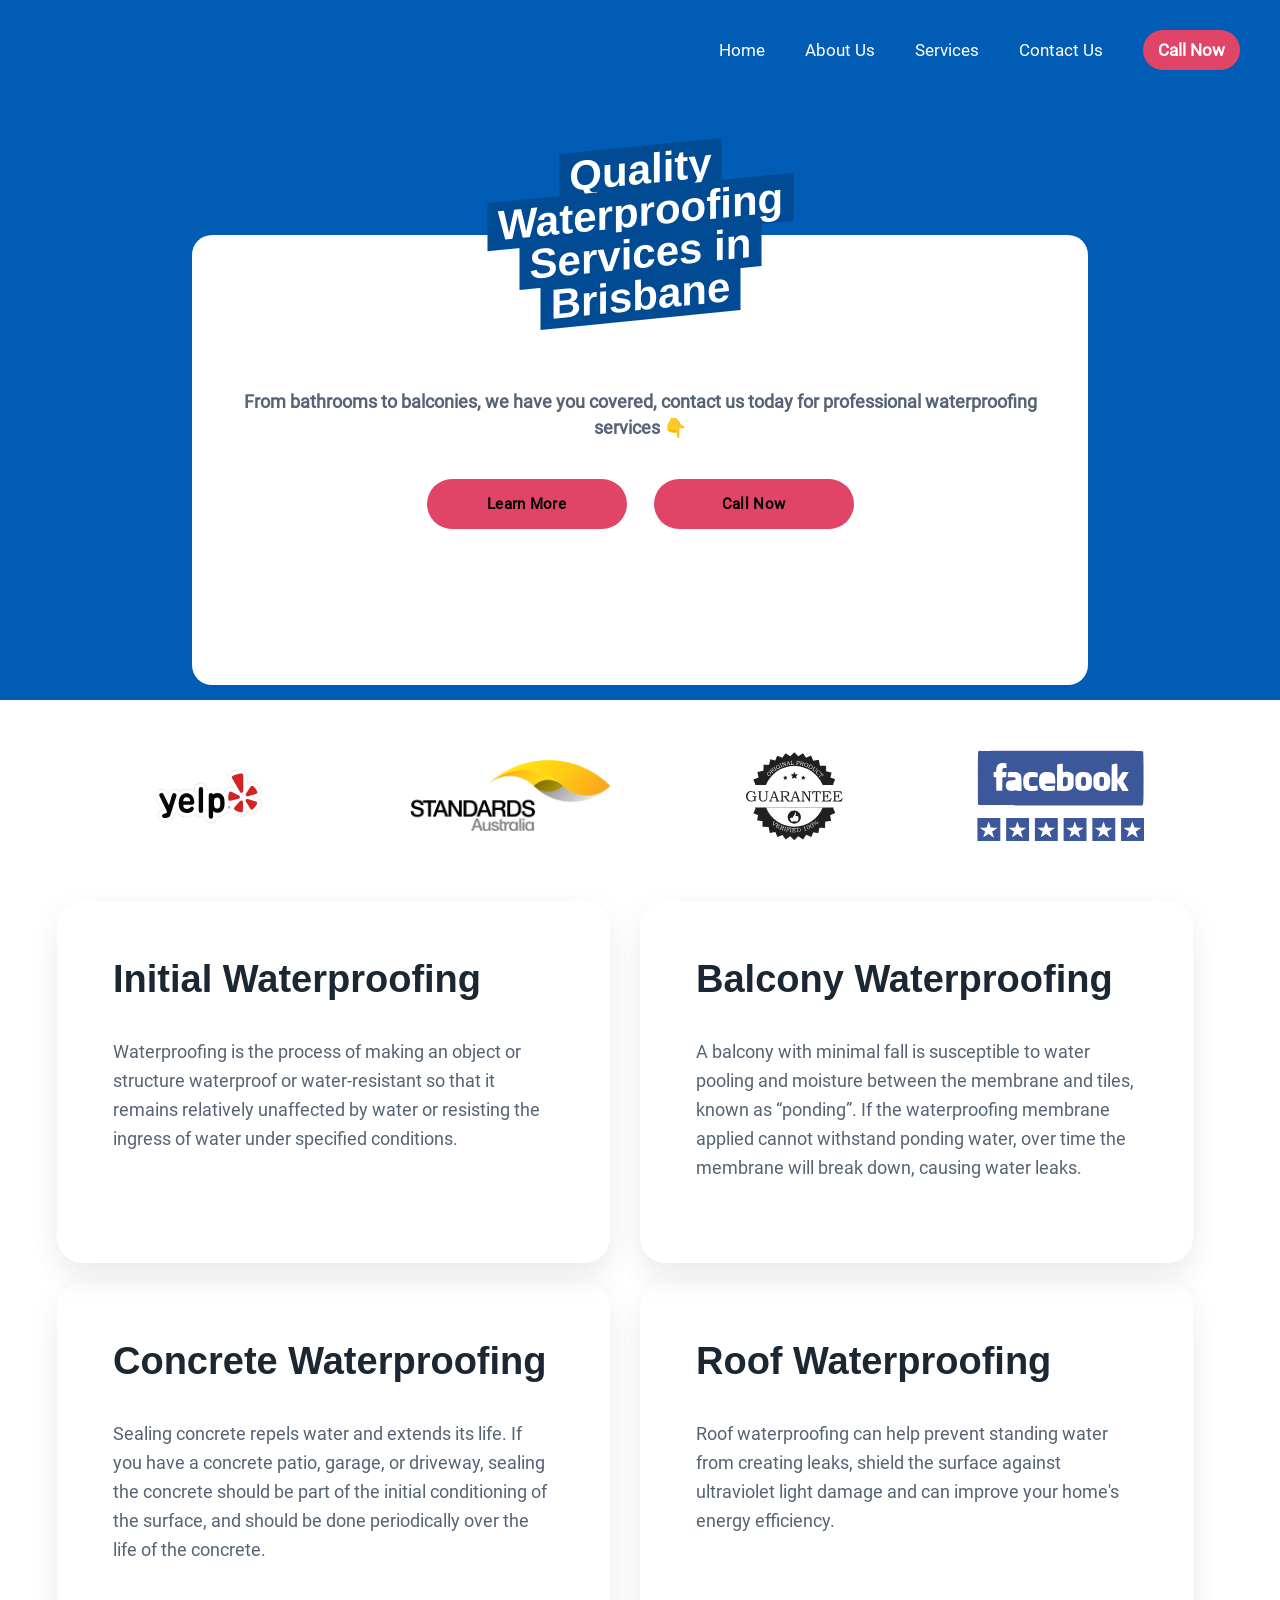
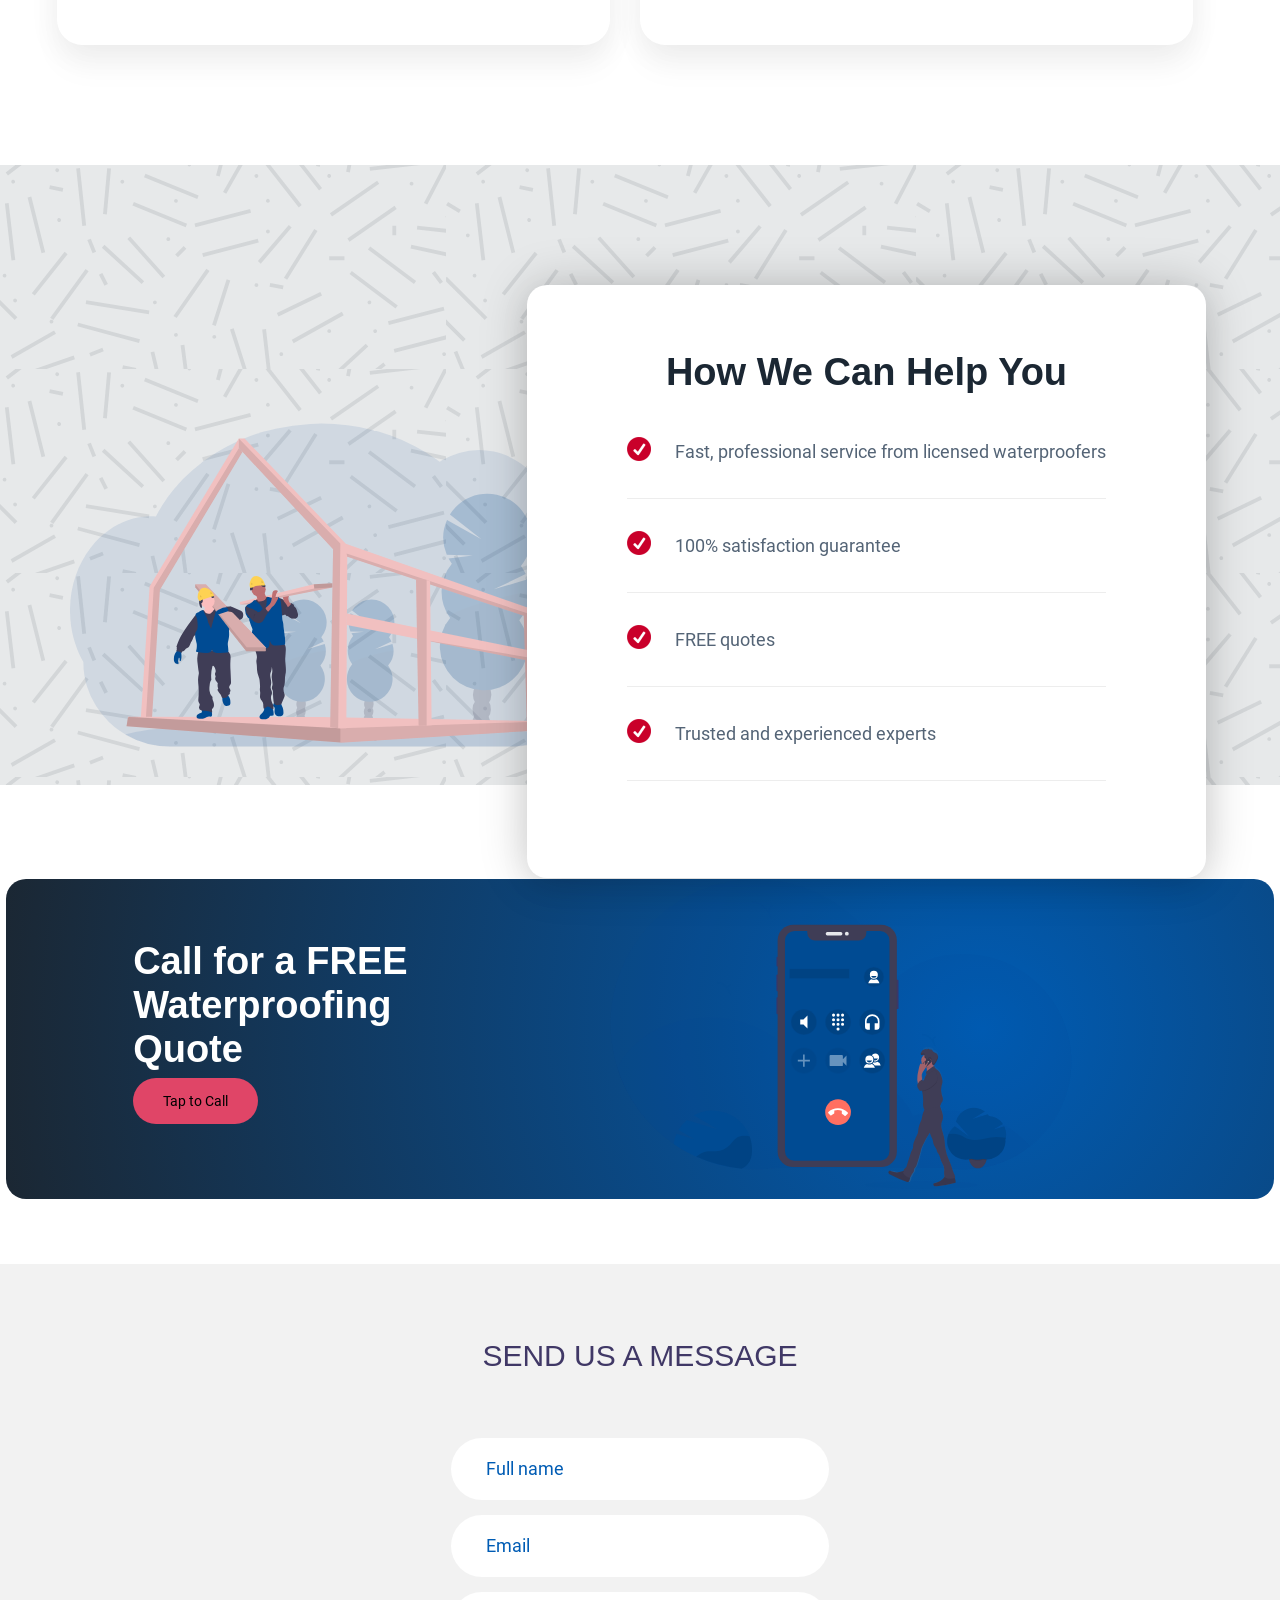
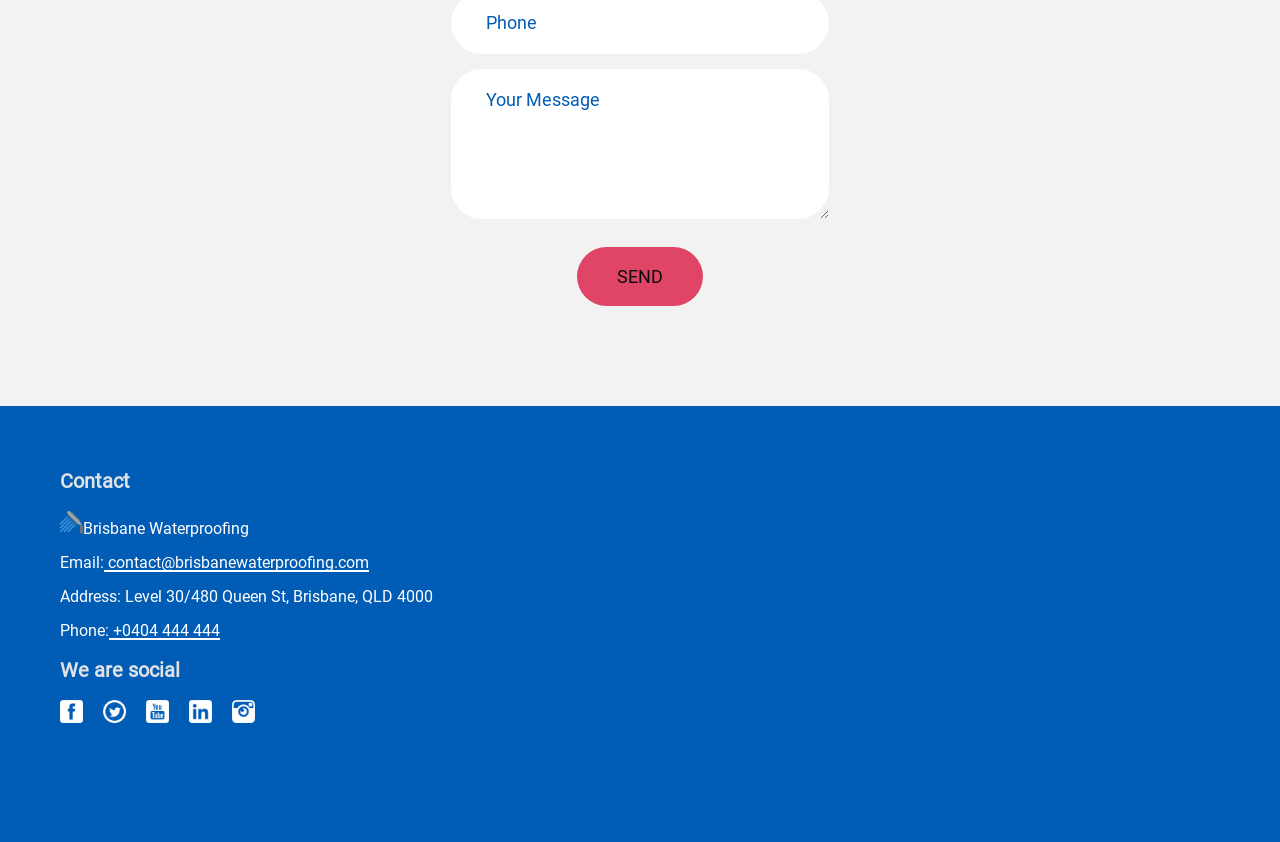
==== index.html @ d1d6de7a "remove jekyll" ====
<!DOCTYPE html>
<html lang="en">

<head>
  <meta charset="UTF-8">
  <meta name="viewport" content="width=device-width, initial-scale=1.0">
  <meta name="description"
    content="Brisbane Waterproofing Experts 🚿Quality Service.From Bathrooms to Balconies - and everything in between - We Got You Covered. FREE Quotes 👍">
  <link rel='icon' href='favicon.ico' type='image/x-icon'/>
  <meta http-equiv="X-UA-Compatible" content="ie=edge">
  <meta http-equiv="refresh">
  <link rel="canonical" href="ivan1.netlify">
  <title>BrisbaneWaterproof</title>
  <link rel="stylesheet" href="style/style.css">
  <link rel="canonical" href="qldwp.netlify.com">
  <script type="application/ld+json">
    {
      "@context": "https://schema.org",
      "@type": "LocalBusiness",
      "@id": "https://qldwp.netlify.com",
      "image": ["/assets/images/icons/for-schema.png"],
      "name": "Brisbane Waterproofing",
      "address": {
        "@type": "PostalAddress",
        "streetAddress": "Queen Street",
        "addressLocality": "Brisbane",
        "addressRegion": "QLD",
        "postalCode": "4000",
        "addressCountry": "AU"
      },
      "geo": {
        "@type": "GeoCoordinates",
        "latitude": -27.4678,
        "longitude": 153.028
      },
      "email": "mailto:contact@brisbanewaterproofing.com",
      "url": "https://ivan1.netlify.com",
      "telephone": "0404444444",
      "priceRange": "$$$"
    }
  </script>
</head>

<body>
  <header>
    <nav class="desktop-nav">
      <ul class="navigation">
        <li><a href="index.html">Home</a></li>
        <li><a href="#about">About Us</a></li>
        <li><a href="#services">Services</a></li>
        <li><a href="#contact">Contact Us</a></li>
        <li><a href="tel:040-444-4444" class="navigation__cta">Call Now</a></li>
      </ul>
    </nav>
    <div class="menu-burger"><span class="menu-burger__span"></span></div>
    <nav class="navigation mobile-menu hide">
      <ul class="mobile-menu__list">
        <li><a href="index.html">Home</a></li>
        <li><a href="#about">About Us</a></li>
        <li><a href="#services">Services</a></li>
        <li><a href="#contact">Contact Us</a></li>
        <li><a href="tel:040-444-4444" class="navigation__cta">Call Now</a></li>
      </ul>
    </nav>
    <div class="header__content">
      <h1 class="header__title"><span>Quality</span><span>Waterproofing</span><span>Services
          in</span><span>Brisbane</span></h1>
      <div class="header__descrip">
        <p>From bathrooms to balconies, we have you covered, contact us today for professional waterproofing<br>services
          👇</p>
      </div>
      <div class="header__buttons-block"><a href="#services" class="buttons-block__learn btn">Learn More</a><a
          href="#services" class="buttons-block__call btn">Call Now</a></div>
    </div>
  </header>
  <div class="services">
    <div class="web-container">
      <div class="logos"><img src="assets/images/logos/yelp.svg" alt="yelp"><img
          src="assets/images/logos/standards-australia.png" alt="standards-australia"><img
          src="assets/images/logos/guarantee.svg" alt="guarantee"><img src="assets/images/logos/facebook-reviews.svg"
          alt="facebook-reviews"></div>
      <div class="services__list" id="services">
        <div class="list__item">
          <h2 class="item__title">Initial Waterproofing</h2>
          <div class="item__descript">Waterproofing is the process of making an object or structure waterproof or
            water-resistant so that it remains relatively unaffected by water or resisting the ingress of water under
            specified conditions.</div>
        </div>
        <div class="list__item">
          <h2 class="item__title">Balcony Waterproofing</h2>
          <div class="item__descript">A balcony with minimal fall is susceptible to water pooling and moisture between
            the membrane and tiles, known as “ponding”. If the waterproofing membrane applied cannot withstand ponding
            water, over time the membrane will break down, causing water leaks.</div>
        </div>
        <div class="list__item">
          <h2 class="item__title">Concrete Waterproofing</h2>
          <div class="item__descript">Sealing concrete repels water and extends its life. If you have a concrete patio,
            garage, or driveway, sealing the concrete should be part of the initial conditioning of the surface, and
            should be done periodically over the life of the concrete.</div>
        </div>
        <div class="list__item">
          <h2 class="item__title">Roof Waterproofing</h2>
          <div class="item__descript">Roof waterproofing can help prevent standing water from creating leaks, shield the
            surface against ultraviolet light damage and can improve your home's energy efficiency.</div>
        </div>
      </div>
    </div>
  </div>
  <!-- service end -->

  <!-- help block  -->
  <div class="help" id="about">
    <!-- svg  -->
    <div class="help-svg-block">
      <svg class="help__svg" id="e43251fe-2b99-4b63-8176-d5da4893f038" data-name="Layer 1"
        xmlns="http://www.w3.org/2000/svg" width="100%" height="400" viewBox="0 0 1177.82 724.47">
        <title>under construction</title>
        <path
          d="M1188.91,553.07a241.36,241.36,0,0,1-7.07,58.24q-2.38,9.63-5.53,18.86a222.72,222.72,0,0,1-8.92,22.32q-2.55,5.52-5.39,10.82a145.56,145.56,0,0,1-12.17,58.49,150.79,150.79,0,0,1-73.18,75.4,153.93,153.93,0,0,1-65.33,15H234.68a195.68,195.68,0,0,1-98.42-26.31l-.46-.26q-6.39-3.74-12.46-7.92a195.41,195.41,0,0,1-25.57-21.08A190.28,190.28,0,0,1,69.66,721.8a185.86,185.86,0,0,1-28.59-99.23c-18.95-33.25-30-73.08-30-115.88,0-54,17.56-103.26,46.41-140.55a197.6,197.6,0,0,1,19.71-21.93,183.42,183.42,0,0,1,22.54-18.45,175.38,175.38,0,0,1,20-12c2.89-1.47,5.79-2.86,8.74-4.15,2.59-1.15,5.21-2.22,7.86-3.23q4.77-1.81,9.66-3.33t9.65-2.66q7-1.71,14.24-2.78c4-.59,8-1,12-1.31,3.18-.24,6.39-.37,9.62-.41h1.75c3.56,0,7.1.14,10.61.38.37-.74.77-1.49,1.14-2.22,1.4-2.67,2.85-5.33,4.31-7.93a.25.25,0,0,1,0-.07c.25-.46.5-.91.76-1.35,1.18-2.13,2.41-4.24,3.67-6.33.58-1,1.15-1.94,1.74-2.88a7.66,7.66,0,0,1,.41-.68q.9-1.5,1.83-3,4.63-7.4,9.63-14.54l.85-1.22c.52-.74,1-1.46,1.58-2.2,1.38-1.93,2.8-3.87,4.23-5.77,1-1.36,2-2.71,3.08-4q3.9-5,8-10t8.52-9.87c.4-.45.8-.89,1.22-1.33l4.27-4.66h0c.21-.22.39-.42.59-.62h0c.51-.55,1-1.1,1.55-1.63,2.29-2.43,4.64-4.81,7-7.18a381.2,381.2,0,0,1,38.3-33.37c.53-.42,1.07-.82,1.6-1.22,2.54-1.91,5.12-3.8,7.7-5.66a405.31,405.31,0,0,1,44.41-27.7c1.06-.61,2.14-1.18,3.23-1.74a424,424,0,0,1,42.49-19.56c7.91-3.13,16-6.07,24.14-8.76,5.42-1.78,10.86-3.47,16.37-5.06Q459.4,102,472.5,99.05a463.35,463.35,0,0,1,78.24-10.66q12-.61,24.27-.63a465,465,0,0,1,117,14.8,4.22,4.22,0,0,0,3.63,1.89H699c1.46.4,2.91.8,4.37,1.22q12.23,3.52,24.11,7.69l2,.72a430.44,430.44,0,0,1,56.91,25,410.69,410.69,0,0,1,47.65,29.44q3.51,2.52,6.92,5.08,4.14-2.65,8.42-5.08a165.62,165.62,0,0,1,34.88-14.87,159.1,159.1,0,0,1,78.24-3.06c33.25,7.05,63.35,24.55,87.66,49.44a204.55,204.55,0,0,1,26.29,33.38c.55.86,1.1,1.73,1.63,2.61a220,220,0,0,1,16.74,33.37c.17.43.34.83.49,1.25a231.09,231.09,0,0,1,10.3,33.35c.12.58.26,1.15.38,1.73a240.11,240.11,0,0,1,4.92,33.37c0,.4,0,.81.08,1.23q.63,8.71.64,17.6c0,5.3-.18,10.56-.51,15.78,0,.57-.08,1.16-.13,1.75-.09,1.51-.22,3-.35,4.52a189.79,189.79,0,0,1,21.38,20.17q4.37,4.77,8.46,9.9a210.61,210.61,0,0,1,21.8,33.37C1179.19,475.33,1188.91,512.88,1188.91,553.07Z"
          transform="translate(-11.09 -87.76)" fill="#004b93" opacity="0.1"></path>
        <path
          d="M1075.91,793.5c0,6.83-23.53,13.23-64.59,18.73H234.68a195.68,195.68,0,0,1-98.42-26.31l-.46-.26c11.8-4.3,33.1-8.31,62.09-11.93h0l1.3-.16c13-1.59,27.53-3.1,43.41-4.53.4,0,.81-.06,1.21-.11h0q18.9-1.68,40.21-3.15c.45,0,.89-.08,1.34-.1q8.22-.59,16.78-1.12h0l2.2-.14c41.55-2.58,88.78-4.64,140-6h.06q10.76-.3,21.75-.53,12.22-.29,24.74-.51c6.37-.14,12.82-.24,19.29-.34h.15c29.19-.44,59.35-.66,90.19-.66,76.26,0,148.34,1.39,212.21,3.89h.18c9.82.38,19.46.8,28.86,1.23l8,.38q15.91.76,31,1.63h0C999.07,770.24,1075.91,781.17,1075.91,793.5Z"
          transform="translate(-11.09 -87.76)" fill="#004b93" opacity="0.1"></path>
        <g opacity="0.2">
          <path
            d="M691.37,751.79A19,19,0,0,1,691,755q-10.44-1.66-21-3c0-.28,0-.57,0-.86a16.88,16.88,0,0,1,2.5-8.48c2.06-3.26,5.19-5.3,8.64-5.19s6.44,2.34,8.29,5.71A16.87,16.87,0,0,1,691.37,751.79Z"
            transform="translate(-11.09 -87.76)" fill="#3f3d56"></path>
          <ellipse cx="681.21" cy="734.33" rx="14.01" ry="10.7" transform="translate(-85.32 1304.28) rotate(-88.19)"
            fill="#3f3d56"></ellipse>
          <ellipse cx="681.75" cy="717.21" rx="14.01" ry="10.7" transform="translate(-67.68 1288.24) rotate(-88.19)"
            fill="#3f3d56"></ellipse>
          <ellipse cx="682.29" cy="700.09" rx="14.01" ry="10.7" transform="translate(-50.05 1272.2) rotate(-88.19)"
            fill="#3f3d56"></ellipse>
          <ellipse cx="682.83" cy="682.97" rx="14.01" ry="10.7" transform="translate(-32.42 1256.16) rotate(-88.19)"
            fill="#3f3d56"></ellipse>
          <path
            d="M646.47,564.55a49.66,49.66,0,0,1-3.8-6l28.26-3.73-30.42-.73a51.38,51.38,0,0,1,.31-40.64l40.12,22.45-36.75-28.84a51.28,51.28,0,1,1,82.84,60,50.8,50.8,0,0,1,5.55,9.53l-37.09,17.8,39.33-11.83A51.34,51.34,0,0,1,725,630.47a51.28,51.28,0,1,1-80.56-2.54,51.28,51.28,0,0,1,2-63.38Z"
            transform="translate(-11.09 -87.76)" fill="#004b93"></path>
          <path d="M737,599.13a51,51,0,0,1-12,31.34,51.28,51.28,0,1,1-80.56-2.54C637.87,619,737.18,593.38,737,599.13Z"
            transform="translate(-11.09 -87.76)" opacity="0.1"></path>
        </g>
        <g opacity="0.2">
          <path
            d="M539.37,751.79A19,19,0,0,1,539,755q-10.44-1.66-21-3c0-.28,0-.57,0-.86a16.88,16.88,0,0,1,2.5-8.48c2.06-3.26,5.19-5.3,8.64-5.19s6.44,2.34,8.29,5.71A16.87,16.87,0,0,1,539.37,751.79Z"
            transform="translate(-11.09 -87.76)" fill="#3f3d56"></path>
          <ellipse cx="529.21" cy="734.33" rx="14.01" ry="10.7" transform="translate(-232.53 1152.36) rotate(-88.19)"
            fill="#3f3d56"></ellipse>
          <ellipse cx="529.75" cy="717.21" rx="14.01" ry="10.7" transform="translate(-214.89 1136.32) rotate(-88.19)"
            fill="#3f3d56"></ellipse>
          <ellipse cx="530.29" cy="700.09" rx="14.01" ry="10.7" transform="translate(-197.26 1120.28) rotate(-88.19)"
            fill="#3f3d56"></ellipse>
          <ellipse cx="530.83" cy="682.97" rx="14.01" ry="10.7" transform="translate(-179.63 1104.24) rotate(-88.19)"
            fill="#3f3d56"></ellipse>
          <path
            d="M494.47,564.55a49.66,49.66,0,0,1-3.8-6l28.26-3.73-30.42-.73a51.38,51.38,0,0,1,.31-40.64l40.12,22.45-36.75-28.84a51.28,51.28,0,1,1,82.84,60,50.8,50.8,0,0,1,5.55,9.53l-37.09,17.8,39.33-11.83A51.34,51.34,0,0,1,573,630.47a51.28,51.28,0,1,1-80.56-2.54,51.28,51.28,0,0,1,2-63.38Z"
            transform="translate(-11.09 -87.76)" fill="#004b93"></path>
          <path d="M585,599.13a51,51,0,0,1-12,31.34,51.28,51.28,0,1,1-80.56-2.54C485.87,619,585.18,593.38,585,599.13Z"
            transform="translate(-11.09 -87.76)" opacity="0.1"></path>
        </g>
        <g opacity="0.2">
          <path
            d="M954.57,762.73a37.3,37.3,0,0,1-.73,6.08q-20.1-3.21-40.49-5.74c0-.54,0-1.09,0-1.65a32.5,32.5,0,0,1,4.82-16.33c4-6.27,10-10.2,16.63-10s12.4,4.51,16,11A32.53,32.53,0,0,1,954.57,762.73Z"
            transform="translate(-11.09 -87.76)" fill="#3f3d56"></path>
          <ellipse cx="935" cy="729.11" rx="26.98" ry="20.61" transform="translate(165.69 1552.9) rotate(-88.19)"
            fill="#3f3d56"></ellipse>
          <ellipse cx="936.04" cy="696.15" rx="26.98" ry="20.61" transform="translate(199.64 1522.02) rotate(-88.19)"
            fill="#3f3d56"></ellipse>
          <ellipse cx="937.08" cy="663.2" rx="26.98" ry="20.61" transform="translate(233.59 1491.14) rotate(-88.19)"
            fill="#3f3d56"></ellipse>
          <ellipse cx="938.12" cy="630.24" rx="26.98" ry="20.61" transform="matrix(0.03, -1, 1, 0.03, 267.53, 1460.26)"
            fill="#3f3d56"></ellipse>
          <path
            d="M868.12,402.27a99.27,99.27,0,0,1-7.31-11.53l54.4-7.18-58.55-1.41a98.9,98.9,0,0,1,.58-78.24l77.25,43.21L863.75,291.6a98.72,98.72,0,1,1,159.47,115.56,98.71,98.71,0,0,1,10.69,18.35L962.5,459.8,1038.21,437a98.75,98.75,0,0,1-18.83,92.15,98.72,98.72,0,1,1-155.1-4.89,98.75,98.75,0,0,1,3.84-122Z"
            transform="translate(-11.09 -87.76)" fill="#004b93"></path>
          <path
            d="M1042.42,468.83a98.34,98.34,0,0,1-23,60.34,98.72,98.72,0,1,1-155.1-4.89C851.58,507.07,1042.77,457.76,1042.42,468.83Z"
            transform="translate(-11.09 -87.76)" opacity="0.1"></path>
        </g>
        <polygon
          points="157.82 676.73 168.31 676.7 183.1 676.7 201.8 372.92 386.99 63.89 378.94 55.25 378.94 33.37 178.66 365.76 157.82 676.73"
          fill="#f1c0c0"></polygon>
        <polygon points="169.43 676.7 183.1 676.7 201.8 372.92 386.99 63.89 378.94 55.25 187.92 368.29 169.43 676.7"
          opacity="0.1"></polygon>
        <polygon
          points="126.91 679.26 606.76 715.98 607.17 716.01 1071.56 687.45 1071.91 687.43 1071.91 667.82 560.21 658.43 133.3 658.02 130.18 658.02 129.84 660.22 126.91 679.26"
          fill="#f1c0c0"></polygon>
        <polygon
          points="126.91 679.26 606.76 715.98 607.17 716.01 1071.56 687.45 1071.91 687.07 1071.91 668.23 1071.5 668.23 606.76 683.75 133.3 658.02 133.23 658.02 132.39 658.57 129.84 660.22 126.91 679.26"
          opacity="0.1"></polygon>
        <polygon points="126.91 679.26 606.76 715.98 606.76 683.75 132.39 658.57 129.84 660.22 126.91 679.26"
          opacity="0.1"></polygon>
        <polygon
          points="378.88 54.84 590.43 281.9 583.89 681.3 601.86 683.47 602.16 683.51 620.13 683.51 622.28 299.05 1018.41 431.37 1025.09 666.97 1039.55 668.59 1044.45 669.14 1033.11 415.03 619.01 269.65 391.95 33.6 378.88 33.6 378.88 54.84"
          fill="#f1c0c0"></polygon>
        <polygon
          points="620.65 291.7 622.28 299.05 1018.41 431.37 1025.09 666.97 1039.55 668.59 1028.21 426.47 620.65 291.7"
          opacity="0.1"></polygon>
        <polygon points="378.88 54.84 590.43 281.9 583.89 681.3 601.86 683.47 606.76 268.83 378.88 33.6 378.88 54.84"
          opacity="0.1"></polygon>
        <polygon
          points="621.42 451.99 766.71 480.6 766.76 480.61 1021.23 530.74 1032.88 526.07 1032.84 525.25 1032.08 509 621.57 426.05 621.42 451.99"
          fill="#f1c0c0"></polygon>
        <polygon points="766.76 480.61 1021.23 530.74 1032.88 526.07 1032.84 525.25 766.76 480.61" opacity="0.1">
        </polygon>
        <polygon
          points="776.49 350.56 780.42 566.9 782.45 677.89 800.34 677.29 811.6 676.91 808.1 353.69 800.34 351.11 798.64 350.56 776.49 350.56"
          fill="#f1c0c0"></polygon>
        <polygon
          points="776.65 350.51 776.65 350.56 780.42 566.9 782.45 677.89 800.34 677.29 800.34 350.51 776.65 350.51"
          opacity="0.1"></polygon>
        <path
          d="M507.35,493.57a22.79,22.79,0,0,1,3,1.95,19.85,19.85,0,0,1,3,3.29c4.29,5.55,8.25,12,7.83,19a7.73,7.73,0,0,1-2.23,5.5c-1.77,1.51-4.31,1.58-6.63,1.58-2.52,0-5.17,0-7.35-1.3s-4-3.83-6.58-3.77a3.37,3.37,0,0,1-1.1,0c-.89-.29-1.07-1.46-1.65-2.2-1-1.33-3.11-1-4.68-.42s-3.31,1.45-4.86.78a5.05,5.05,0,0,1-2.11-2.11c-3.71-6-4.5-13.21-5.2-20.18-.43-4.24-3.71-18.7,5.34-15.41,4,1.44,7.74,4.32,11.38,6.43Z"
          transform="translate(-11.09 -87.76)" fill="#3f3d56"></path>
        <path
          d="M498.41,495a4.46,4.46,0,0,0,5.49-.22,8.27,8.27,0,0,0,2.67-5.18c1-.31,1.51,1,2.15,1.8,1.12,1.36,3.4,1.34,4.42,2.79.71,1,.55,2.39,1.05,3.52.65,1.46,2.26,2.22,3.36,3.4a11.58,11.58,0,0,1,2.2,4.39l1.64,4.92a24.32,24.32,0,0,1,1.5,6.37,8.25,8.25,0,0,1-1.9,6.09c-2.2,2.37-5.81,2.62-9,2.55a11.58,11.58,0,0,1-3.16-.37c-2.83-.88-4.64-3.73-5.39-6.6s-.67-5.88-1.11-8.82a34.57,34.57,0,0,0-2.5-8.38c-.88-2.08-3.3-5.18-3.26-7.39C497.29,493.87,497.81,494.53,498.41,495Z"
          transform="translate(-11.09 -87.76)" fill="#3f3d56"></path>
        <path
          d="M502,484.87a16.51,16.51,0,0,1-.81-4.39c0-3,1.37-5.82,2.75-8.5l-11.43,1.55c-1.38.19-2.92.47-3.7,1.62a4,4,0,0,0,0,3.69,18.86,18.86,0,0,1,1.36,3.57,17.83,17.83,0,0,0,.37,3.21,6.8,6.8,0,0,0,1.47,2.07c3.27,3.62,5.72,7.89,8.16,12.12-.07-.12,6.89-5.51,6.61-7.27-.16-1-2.17-2.2-2.81-3.16A16.09,16.09,0,0,1,502,484.87Z"
          transform="translate(-11.09 -87.76)" fill="#be6f72"></path>
        <polygon
          points="588.91 358.04 588.91 367.89 420.24 400.79 411.49 406.09 381.3 406.09 381.3 400.54 547.02 360.5 588.91 358.04"
          fill="#f1c0c0"></polygon>
        <polygon points="588.91 367.89 420.24 400.79 411.49 406.09 381.3 406.09 548.25 370.36 588.91 367.89"
          opacity="0.1"></polygon>
        <path
          d="M464.58,725.42a13.07,13.07,0,0,0-15.9-3.38,4.19,4.19,0,0,0-1.46,1.14c-1,1.4-.36,3.33-.27,5.06.23,4.22-3.13,7.65-6.15,10.6-1.62,1.58-3.27,3.27-4,5.42s-.19,4.88,1.77,6a7.37,7.37,0,0,0,2.74.76,29.57,29.57,0,0,0,9.7.27c3.19-.61,6.32-2.42,7.7-5.36A5.65,5.65,0,0,1,460,743.8c1.76-1.39,4.46.24,6.46-.75,1.65-.82,1.72-2.11,1.74-3.81C468.26,734.54,467.56,729.22,464.58,725.42Z"
          transform="translate(-11.09 -87.76)" fill="#004b93"></path>
        <path
          d="M488.58,725.24c1.23,3.24,1.4,6.77,1.56,10.23.09,2,.15,4.14-.93,5.83s-3.19,2.58-5.21,3c-4.17.86-9,.05-11.69-3.26-2.06-2.53-2.49-6-2.11-9.28.32-2.69,1-5.84-.93-7.75-.5-.51-1.15-.87-1.61-1.42-1-1.22-.84-3.06-.3-4.56a19.81,19.81,0,0,0,1.57-4.51c.08-.74,13.54.52,14.78,1.13,1.69.83,1.43,2.22,1.94,3.9C486.36,720.89,487.72,723,488.58,725.24Z"
          transform="translate(-11.09 -87.76)" fill="#004b93"></path>
        <path
          d="M491.05,581.58c2.64,1.71,3.66,5.07,4.07,8.19,1.13,8.55-.85,17.19-1,25.82-.14,12.09,3.36,24.4.37,36.11-1.79,7-.27,15-1.95,22.07-.5,2.1-1.42,4.08-1.9,6.18-1,4.55.05,9.31,1.46,13.76a14.21,14.21,0,0,1,.85,3.73,13.42,13.42,0,0,1-1.46,5.64l-6,14.19c-.67,1.59-3.31,1.85-5,2.06-3.18.38-6.73.65-9.26-1.32s-3.14-5.27-3.53-8.35a128,128,0,0,1-1-17.83,14.69,14.69,0,0,0-.41-4.63c-.55-1.71-1.76-3.19-2.09-5-.42-2.34.77-4.64,1.21-7a21.09,21.09,0,0,0-.1-6.49c-.39-3.2-.84-6.4-1.35-9.58-.72-4.45.31-8.84,1-13.3.65-4.19-.18-8.46-1-12.62a34.79,34.79,0,0,1-1.25,10c-.53,1.59-1.29,3.11-1.75,4.73-2.05,7.27,2.32,14.9,1.7,22.43-.29,3.52-1.67,7-1.28,10.47.27,2.54,1.45,4.87,2.26,7.29s1.23,5.19,0,7.45c-3.25,6.14-.82,14.49,2.09,20.79a28.06,28.06,0,0,1,1.54,3.46c.86,2.84.14,5.89.37,8.85a5.58,5.58,0,0,1-4.69-1.41c-.44-.46-.8-1-1.23-1.48a12.21,12.21,0,0,0-4.18-2.61,5.49,5.49,0,0,0-3-.69,6,6,0,0,0-2.85,1.77,27.94,27.94,0,0,1-3.14,2.39,3.72,3.72,0,0,1-1.6.71,1.41,1.41,0,0,1-1.47-.75,1.78,1.78,0,0,1-.11-.52,79.14,79.14,0,0,1-.59-9.1c0-5.23-6.26-8.83-7.05-14-.63-4.17.54-8.42.15-12.62-.19-2.16-.79-4.28-.75-6.44,0-1.4.32-2.77.43-4.16a31.12,31.12,0,0,0-.07-4.63l-.31-4.83c-.3-4.77-.63-9.64-2.51-14a47.57,47.57,0,0,1-3.9-16.08c-.2-3.5-.07-7-.47-10.51-.36-3.17-1.16-6.32-.93-9.5.19-2.46,1-4.84,1.19-7.3.39-4.73-1.41-9.33-2.82-13.86s-2.45-9.55-.6-13.92a4.57,4.57,0,0,1,1.28-1.86,5.58,5.58,0,0,1,2.36-.88A183.11,183.11,0,0,1,483,579.07,17.34,17.34,0,0,1,491.05,581.58Z"
          transform="translate(-11.09 -87.76)" fill="#3f3d56"></path>
        <circle cx="423.19" cy="371.59" r="16.02" fill="#be6f72"></circle>
        <path
          d="M431.18,479.36a5.72,5.72,0,0,1,0,2.79,6.32,6.32,0,0,1-1.05,1.76,45.2,45.2,0,0,1-5.13,5.58,9.29,9.29,0,0,0,4.79,4.73,27.81,27.81,0,0,0,6.61,1.89,9.32,9.32,0,0,0,3.48.24,9.23,9.23,0,0,0,3-1.36l8.9-5.33a17.78,17.78,0,0,0,3.7-2.67,9.11,9.11,0,0,0,2.58-6.26,1.72,1.72,0,0,0-.32-1.18,2.1,2.1,0,0,0-1.22-.51c-3.13-.69-5.6-3.23-7-6.11a32.36,32.36,0,0,1-2.43-9.27l-9.49,5c-1.41.75-2.81,1.5-4.27,2.15-.93.42-2.81.77-3.47,1.62C428.6,474,430.85,477.47,431.18,479.36Z"
          transform="translate(-11.09 -87.76)" fill="#be6f72"></path>
        <path
          d="M425.06,486.58a10.55,10.55,0,0,0-3.07,4.15c-.62,2,0,4.11.56,6.09a181.7,181.7,0,0,1,6,25.79c.84,6,1.15,12.09,1.56,18.16.84,12.38,2.06,32.12,3.69,44.42,6,.27,11.85-1.48,17.8-2.12,11.12-1.18,22.57,1.52,33.46-1-2.64-10.43-5.28-28.24-7.92-38.66a73.77,73.77,0,0,1-2.42-12.55c-.23-3.05-.09-6.11-.05-9.18.09-6-.24-12-.57-18-.38-7-.76-14-2.42-20.85a3.88,3.88,0,0,0-1.16-2.29c-1-.73-2.3-.47-3.49-.31a15.18,15.18,0,0,1-10.38-2.46c-1.32-.9-3.09-2-4.32-1a4.3,4.3,0,0,0-1,2.13,10.65,10.65,0,0,1-6.26,6.17,31.33,31.33,0,0,1-8.86,1.82,4.35,4.35,0,0,1-2.75-.31c-1.42-.87-1.52-4-3.31-4.21C428.58,482.19,426.12,485.57,425.06,486.58Z"
          transform="translate(-11.09 -87.76)" fill="#3f3d56"></path>
        <path
          d="M448.72,511c-3.69-3.53-5.31-8.65-8-13a28.94,28.94,0,0,0-6.91-7.6,20.61,20.61,0,0,1-3.76-3.19c-.95-1.17-1.67-2.73-3.11-3.18a3.76,3.76,0,0,0-3.37.93,33.16,33.16,0,0,0-2.5,2.66c-4.24,4.39-11.69,5-15.05,10.08a8.26,8.26,0,0,0-1.79,3.75,29.06,29.06,0,0,0,5.34,20.9,7.1,7.1,0,0,0,3.7,3,11.58,11.58,0,0,0,.72,5.5,147.07,147.07,0,0,0,6.81,18.55,44.87,44.87,0,0,0-1.34,7.19c-.7,6.11-.05,12.31-.71,18.43-.54,5-2,9.87-2.05,14.88,0,.8.07,1.75.76,2.16a2.3,2.3,0,0,0,1.19.25l12.3.37c7.14.21,14.35.42,21.38-.9a8.9,8.9,0,0,0,2.69-.85c2.38-1.33,3.17-4.33,3.55-7a61,61,0,0,0,.59-10.46c1.49,4.71,3.26,9.58,7.76,11.62,2.38,1.08,5.1,1,7.71.93a145.16,145.16,0,0,0,16.79-1.73,2.21,2.21,0,0,0,2.45-2.57l.06-5.46c.12-11.09-2.63-21.69-3.7-32.73-.34-3.48-.31-7-1.16-10.41-.35-1.43-.86-2.83-1.17-4.27a30.52,30.52,0,0,1-.5-4.27l-.78-11c-.37-5.09-.9-10-1.29-15.08a73,73,0,0,0-2.14-14.66c-.87-3-2.68-6.4-5.81-6.77-1.67-.19-3.29.54-4.88,1.05a19.72,19.72,0,0,1-12-.05,16.9,16.9,0,0,0-3.74-1,3.67,3.67,0,0,0-3.42,1.42,5.13,5.13,0,0,0-.53,2.52C452.34,491,451.47,501.29,448.72,511Z"
          transform="translate(-11.09 -87.76)" fill="#004b93"></path>
        <path
          d="M432.63,511.3c-4.61-4.86-9.34-9.81-15.28-12.9-2.34-1.22-5-2.14-7.59-1.68s-5,2.71-4.88,5.34c.08,1.63,1.07,3.07,1.38,4.67.36,1.8-.16,3.72.4,5.46a9.24,9.24,0,0,0,2,3.07l7.08,8.39c3,3.5,6,7.05,9.86,9.47s8.86,3.55,13.1,1.83a16.1,16.1,0,0,0,7.18-6.59c1.76-2.8,3-5.86,4.65-8.75a43.45,43.45,0,0,1,10-12.13c-2.08-.54-4.69-1.3-6-3a9.91,9.91,0,0,1-.95-1.72l-1.62-3.5a4,4,0,0,0-3,1.13,25.16,25.16,0,0,1-2.23,2.27c-1.41,1.06-3.32,1.35-4.6,2.56a12.19,12.19,0,0,0-1.34,1.68A11.22,11.22,0,0,1,432.63,511.3Z"
          transform="translate(-11.09 -87.76)" fill="#3f3d56"></path>
        <path
          d="M460.9,490.39c3.47-6.33,3.31-13.92,4.3-21.07a9.62,9.62,0,0,1,1.91-5.23c2-2.26,5.53-2.29,8.55-2,.89.1,2,.52,1.95,1.41a1.8,1.8,0,0,1-.45.85,23.79,23.79,0,0,0-4.94,13.12c1.57,1.09,4-1.15,5.51,0,1,.84.54,2.5-.06,3.7q-2.09,4.17-4.31,8.28a26.59,26.59,0,0,1-4.57,6.59c-1.27,1.22-2.76,2.18-4.05,3.38-3,2.81-4.81,6.78-7.91,9.52a1.62,1.62,0,0,1-1,.51,1.68,1.68,0,0,1-1.05-.47,15.16,15.16,0,0,1-3.78-4.57c-1.18-2.18-1-2.82.86-4.36C455.34,497.3,458.73,494.35,460.9,490.39Z"
          transform="translate(-11.09 -87.76)" fill="#be6f72"></path>
        <path
          d="M426.83,507c.6.37,1.34.79,2,.48a2.08,2.08,0,0,0,.67-.65,23.54,23.54,0,0,0,2.84-4.94,1.9,1.9,0,0,0,.21-.8c0-.64-.57-1.11-1.1-1.48a40.76,40.76,0,0,0-9.09-4.32c-2.64-1-5.4-1.87-8.2-1.62a7.82,7.82,0,0,0-5.47,2.78c-2,2.57,1.35,3.35,3.45,4.28C417,502.94,422.26,504.22,426.83,507Z"
          transform="translate(-11.09 -87.76)" fill="#004b93"></path>
        <path
          d="M423.68,524a1.47,1.47,0,0,0,.42,1.26c.29-1.42-.09-2.92.21-4.35.44-2.15,2.53-3.77,2.71-5.93C423.19,514.23,423.71,521.68,423.68,524Z"
          transform="translate(-11.09 -87.76)" opacity="0.1"></path>
        <polygon points="588.91 358.04 588.91 367.89 548.25 370.36 547.02 360.5 588.91 358.04" opacity="0.2"></polygon>
        <path
          d="M419.86,461.73c2.54-2.07,1.07-6.41,2.79-9.19,1-1.52,2.69-2.32,4.35-3a19.79,19.79,0,0,1,6.35-1.76,7.37,7.37,0,0,1,6,2.21c.65.74,1.09,1.64,1.7,2.41a6.5,6.5,0,0,0,6.3,2.18c1.33-.3,2.71-1.31,2.62-2.67a3.77,3.77,0,0,0-1.2-2.14l-2.86-3.17c-3.25-3.6-6.86-7.42-11.63-8.32-3.32-.63-6.72.26-9.92,1.33-1.29.43-2.74,1.07-3.1,2.38-.24.9.12,1.88-.09,2.79-.41,1.81-2.73,2.42-3.81,3.94s-.75,3.32-1.06,5-1.21,3.32-1.32,5.06c-.07,1.05.46,3,1.64,3.38S419.13,460.48,419.86,461.73Z"
          transform="translate(-11.09 -87.76)" fill="#3f3d56"></path>
        <path
          d="M449,450.47a30,30,0,0,0-5.32-12.16,21.31,21.31,0,0,0-9.47-7.52,13.56,13.56,0,0,0-11.79.93,17.12,17.12,0,0,0-5.89,7.43c-2.59,5.58-3.55,12.4-.54,17.76,1.2-1.46,3.26-.8,5.08-1.33,2.28-.65,4.21-2.17,6.38-3.12C434,449.57,442,451.91,449,450.47Z"
          transform="translate(-11.09 -87.76)" fill="#fed253"></path>
        <path
          d="M417.52,450.16c-.23-1.8-.38-3.89.9-5.17a.65.65,0,0,1,.53-.24.69.69,0,0,1,.41.36,22.38,22.38,0,0,1,1.88,3.68,3.82,3.82,0,0,0-4,1.55"
          transform="translate(-11.09 -87.76)" opacity="0.1"></path>
        <path
          d="M440.89,445.08l-.36-3.57a1.63,1.63,0,0,1,.07-.88,1.13,1.13,0,0,1,1.46-.4,3,3,0,0,1,1.17,1.17,21,21,0,0,1,2.06,4.07,12.1,12.1,0,0,0-4.87.06"
          transform="translate(-11.09 -87.76)" opacity="0.1"></path>
        <polygon points="438.75 502.21 438.75 510.37 431.86 510.83 395.62 510.83 395.62 502.21 438.75 502.21"
          opacity="0.1"></polygon>
        <polygon
          points="438.75 502.21 438.75 510.83 395.62 510.83 281.04 367.3 281.04 360.52 305.06 360.52 438.75 502.21"
          fill="#f1c0c0"></polygon>
        <polygon
          points="438.75 502.21 438.75 510.83 395.62 510.83 281.04 367.3 281.04 360.52 305.06 360.52 438.75 502.21"
          opacity="0.1"></polygon>
        <polygon
          points="438.75 502.21 438.75 510.83 395.62 510.83 281.04 367.3 281.04 360.52 396.24 502.21 438.75 502.21"
          opacity="0.1"></polygon>
        <path
          d="M307.15,733.83a3,3,0,0,1-2.62,3.53c-2.78.94-5.73,1.87-7.7,4s-2.36,6.08,0,7.81a7.59,7.59,0,0,0,4,1.09c4.53.31,9.25.25,13.36-1.67,2.94-1.36,5.71-3.68,8.94-3.47,1.67.1,3.45.88,4.94.12s1.91-2.88,1.92-4.65a34.43,34.43,0,0,0-1.65-10.89c-.15-.48-6.51-.85-7.27-1l-7.71-1c-1.46-.19-4.61-1.29-5.76-.07S307.15,732.38,307.15,733.83Z"
          transform="translate(-11.09 -87.76)" fill="#004b93"></path>
        <path
          d="M353.16,708.87a24.15,24.15,0,0,0,1.58,5.24c1.07,2.72,2.44,5.61,5.06,6.93,2.38,1.19,5.3.76,7.72-.37a6.36,6.36,0,0,0,2.57-1.95,7.74,7.74,0,0,0,1-4.49c0-3.87-.23-7.87-2-11.31-1.52-3-4.17-5.58-4.21-8.9l-9.11,1.76a2.6,2.6,0,0,0-1.34.53,2.31,2.31,0,0,0-.58,1.09A29.77,29.77,0,0,0,353.16,708.87Z"
          transform="translate(-11.09 -87.76)" fill="#004b93"></path>
        <path
          d="M244.37,613.87c-.38,3.22-.22,6.67,1.46,9.45s5.22,4.62,8.28,3.51a1.21,1.21,0,0,0,.75-.57,1.41,1.41,0,0,0-.13-1,14.76,14.76,0,0,1,.31-11.12c.2-.46.63-1,1.1-.82a1,1,0,0,1,.45.46,5.23,5.23,0,0,1,.7,2.76,10.26,10.26,0,0,0-.08,2.65c.19.86,1.11,1.67,1.91,1.3a2,2,0,0,0,.91-1.29c2.23-6.45,1.22-13.5.2-20.25a1.06,1.06,0,0,0-1.19-1.11c-4.72-.47-7.3-1.6-10,2.79C246.72,604.33,244.37,609.42,244.37,613.87Z"
          transform="translate(-11.09 -87.76)" fill="#004b93"></path>
        <path
          d="M299.55,597.46c-1.4,5.82-2.81,11.71-2.9,17.69a81.27,81.27,0,0,0,.84,11.13l1.05,8.66c.36,2.92.71,5.83,1.22,8.72a23.15,23.15,0,0,1,.53,4.53,24.26,24.26,0,0,1-.71,4.45,52,52,0,0,0-1.05,9.3c-.11,5,.51,10,.9,15a167.05,167.05,0,0,1-.35,29.92,11.22,11.22,0,0,0,1.64,7.71,9.92,9.92,0,0,1,1.45,2.38c.75,2.29-1,4.58-1.45,6.93a7,7,0,0,0,5.82,8c8,.95,16.22.52,23.43,4.18.76-2.22-.9-4.74-.14-7,.48-1.4,1.8-2.31,2.7-3.49a10.16,10.16,0,0,0,1.72-6.1,22.29,22.29,0,0,0-1.48-8.27c-.85-2.2-2.07-4.37-2-6.73,0-1.16.41-2.38-.06-3.45a5.39,5.39,0,0,0-1.29-1.61,20.33,20.33,0,0,1-5.23-11.85,54.58,54.58,0,0,1,.42-13.14c.49-4.14,1.15-8.51,3.78-11.74a75.33,75.33,0,0,1,2.11-29.25c.26-.88.67-1.9,1.57-2.11a2.24,2.24,0,0,1,1.92.76c1.57,1.47,2.32,3.6,3,5.64.75,2.21,1.51,4.57.94,6.83-.24,1-.72,1.88-1,2.84a8.42,8.42,0,0,0,.3,5.87,5.64,5.64,0,0,1,.72,2.21,6.12,6.12,0,0,1-.6,1.92,8.84,8.84,0,0,0,.83,7.15,25.89,25.89,0,0,0,4.67,5.73,21,21,0,0,0,.65,11.56,1.46,1.46,0,0,1,.13,1.11c-.18.38-.64.52-1,.79-1,.82-.38,2.37.29,3.44a78.88,78.88,0,0,0,6.07,8.42c2,2.39,1.82,7,4.8,7.86a9,9,0,0,0,3.8,0c2.94-.45,6.22-1.3,7.66-3.9.59-1.07.83-2.37,1.75-3.17s2.11-.94,2.62-1.9-.06-2.22.11-3.33,1.14-2,1.45-3.17c.74-2.7-2.41-4.92-2.84-7.68-.62-4,4.42-7,4.21-11-.44-8.69-.72-17.42-1.17-26.11a188.26,188.26,0,0,1-.24-23.39c.35-4.85,1-9.93-.78-14.44-2.56-6.36-9.62-9.93-16.45-10.61s-13.64.94-20.41,2A129,129,0,0,1,299.55,597.46Z"
          transform="translate(-11.09 -87.76)" fill="#3f3d56"></path>
        <circle cx="308.76" cy="398.1" r="16.02" fill="#fbbebe"></circle>
        <path
          d="M313.33,504.87A6.83,6.83,0,0,1,306.8,509c-.58,2.4.81,4.82,2.4,6.71a28.48,28.48,0,0,0,27.26,9.35,13.45,13.45,0,0,0,5.37-2.24,11.91,11.91,0,0,0,4.1-7.1,35.3,35.3,0,0,0,.39-8.35,2.16,2.16,0,0,0-.44-1.54,2.2,2.2,0,0,0-1.4-.46c-3.38-.3-6.91-.43-9.88-2.09s-5.08-5.41-3.65-8.49c-.23.48-6.07.71-6.84.81-2.41.34-4.82.72-7.22,1.16a13.13,13.13,0,0,0-3.39.64c-1.45.75-.91.38-.57,1.74C313.44,501.22,314.19,502.71,313.33,504.87Z"
          transform="translate(-11.09 -87.76)" fill="#fbbebe"></path>
        <path
          d="M325.52,514.61a26.53,26.53,0,0,1-6.41-.71,9,9,0,0,1-5.26-3.51c-.74-1.12-1.22-2.53-2.4-3.16-1.93-1-4.13.69-5.67,2.24a20.6,20.6,0,0,1-4.82,3.88c-2.14,1.13-4.64,1.53-6.66,2.86a16.74,16.74,0,0,0-4,4.32l-14.17,19.3c-5.69,7.76-10.64,16.09-15.71,24.28-4.39,7.09-6.69,15.25-10,22.9a2.56,2.56,0,0,0-.31,1.54c.12.52.75.94,1.19.64-1.49,1.48-.18,4-.53,6.08a7.46,7.46,0,0,1-2.38,3.73,18.8,18.8,0,0,1,6.6.31,20.23,20.23,0,0,1,6.24,3c1.21-.19,1.1-2.34,2-3.14.54-.47,1.34-.41,2.05-.55,2.67-.52,3.73-3.73,5.78-5.54,1.71-1.51,4.13-2,5.94-3.42,2.94-2.31,3.57-6.42,5.11-9.83,1.31-2.89,3.37-5.41,4.52-8.37.75-1.92,1.11-4,2.18-5.77,1.71-2.86,4.93-4.38,8-5.75,1.94-.87,4-1.77,6.09-1.63-.11,4.65-.7,9.23.31,13.77.35,1.6.84,3.16,1.26,4.75,1.91,7.16,2.36,14.62,2.45,22a66.94,66.94,0,0,1,14-1.68c3.71-.11,7.41.37,11.12.3,4.4-.08,8.75-.93,13.15-1.23s9,0,12.89,2a122.46,122.46,0,0,1,.53-19l1.06-9.94A61.07,61.07,0,0,1,361,560.7c.58-2.28,1.42-4.48,2.06-6.75,2.25-8,1.84-16.54,1.41-24.87-.22-4.28-1.87-8.49-3.81-12.3a33.29,33.29,0,0,0-2.4-4.08A23.63,23.63,0,0,0,337.6,503a4.18,4.18,0,0,0-1.48.32,4.93,4.93,0,0,0-1.89,2.25A24.5,24.5,0,0,1,325.52,514.61Z"
          transform="translate(-11.09 -87.76)" fill="#3f3d56"></path>
        <path
          d="M305.76,491.17c.45-1,1.66-1.37,2.4-2.17,1.42-1.52.78-3.95,1-6,.36-3,2.85-5.51,5.7-6.58a18.42,18.42,0,0,1,9-.57,8.71,8.71,0,0,1,4.06,1.35c.52.38,1,.87,1.49,1.22a4,4,0,0,0,5.44-1.27c-3.54-4.26-7.46-8.76-12.84-10.07a26.34,26.34,0,0,0-5.61-.53c-2.49-.05-5.06-.09-7.36.86-3.13,1.29-5.33,4.26-6.46,7.46a36.27,36.27,0,0,0-1.57,10,37.67,37.67,0,0,0,0,6.8,18.8,18.8,0,0,0,3.34,8.57,2.59,2.59,0,0,0,1,.93C309.91,503.17,305.39,492,305.76,491.17Z"
          transform="translate(-11.09 -87.76)" fill="#3f3d56"></path>
        <path
          d="M334.33,474.68c-.55-4.71-3.91-8.6-7.48-11.73a27.58,27.58,0,0,0-10.05-6.05c-3.77-1.11-8.11-.87-11.34,1.38-2.6,1.81-4.25,4.69-5.52,7.59a23.89,23.89,0,0,0-2.41,11c.25,3.78,2.09,7.61,5.37,9.52,1.18-1.74,3.23-2.64,5.2-3.35A254.61,254.61,0,0,1,334.33,474.68Z"
          transform="translate(-11.09 -87.76)" fill="#fed253"></path>
        <path
          d="M304,472.72c.32,0,.53.33.69.6a25.35,25.35,0,0,1,2.09,4c-1.17.25-3.18.53-3.76-.5C302.71,476.3,303.08,472.67,304,472.72Z"
          transform="translate(-11.09 -87.76)" opacity="0.1"></path>
        <path
          d="M326.79,470.46c-.24.23-.52-.24-.52-.58V466a.57.57,0,0,1,.07-.31.47.47,0,0,1,.33-.16c.81-.09,1.48.6,2,1.26a21.12,21.12,0,0,1,2.05,3.41l-4.23-.13"
          transform="translate(-11.09 -87.76)" opacity="0.1"></path>
        <path
          d="M379.58,534.71a26.17,26.17,0,0,1,2.94-2.41c2.77-1.85,6.12-2.58,9.23-3.76s6.27-3.09,7.48-6.19a14.7,14.7,0,0,0,.58-6,6,6,0,0,0-.44-2.47,4.91,4.91,0,0,0-1.58-1.72c-4.22-3.12-9.88-3.37-15.12-3.05a94.77,94.77,0,0,0-33.41,8.34,2.9,2.9,0,0,0-1.4,1,2.86,2.86,0,0,0-.27,1.39,23,23,0,0,0,1.13,8.71c1.38,3.56,4.22,6.43,5.41,10.06.54,1.63.72,3.36,1.19,5a7,7,0,0,0,2.81,4.18c3.95,2.36,7.68-.81,10.42-3.27Z"
          transform="translate(-11.09 -87.76)" fill="#3f3d56"></path>
        <path
          d="M327.85,548.56l-5.07-11.06a38.71,38.71,0,0,1-1.92-4.73c-.58-1.93-.86-3.93-1.4-5.87-1.78-6.46-6.27-11.84-8.46-18.17a3.45,3.45,0,0,0-.82-1.53,2.67,2.67,0,0,0-2.23-.4c-3.06.53-5.45,2.86-8.25,4.18-1.3.6-2.7,1-4,1.69a5,5,0,0,0-2.68,3.19c-.31,1.53.45,3,1.09,4.49,2.72,6.14,3.34,13,3.46,19.72.09,4.52-.14,9.37-2.81,13-5.13,7-1.85,17.28.07,25.75.23,1,.5,2.08.66,3.14a28.87,28.87,0,0,1,.23,4c0,4.49-.25,9.12-2.13,13.19a14.76,14.76,0,0,0,6,1.7q8.71,1.11,17.49,1.56a19.06,19.06,0,0,0,5.49-.28,10,10,0,0,0,7.39-9.8c.32,2.77.91,5.78,2.92,7.7s4.94,2.21,7.67,2.36a142.6,142.6,0,0,0,23.1-.65,4,4,0,0,0,1.42-.33c1.48-.74,1.56-2.78,1.44-4.42-.22-3.07-.45-6.14-.82-9.19a37.61,37.61,0,0,1-.48-5.88,33.83,33.83,0,0,1,1-6c1.34-6.24,2.4-12.61,1.95-19a32.06,32.06,0,0,1-.19-4.69c.26-3.53,2.12-6.89,1.77-10.4-1-10.32-1.81-20.91-4.69-30.87-.52-1.78-1.18-3.69-2.73-4.71-2-1.34-4.81-.64-7.1-1.49a17.76,17.76,0,0,1-3.05-1.81,14,14,0,0,0-6.89-2.12c-1.84-.07-3.89.34-5,1.82a7.26,7.26,0,0,0-1,2.73c-1.45,6.1-3.15,12.13-4.85,18.16l-1.63,5.78-4.37,15.52C328,546.49,328.29,547,327.85,548.56Z"
          transform="translate(-11.09 -87.76)" fill="#004b93"></path>
        <polyline points="342.33 400.25 439.06 501.9 439.06 510.52 395.93 510.52 323.24 415.65" fill="#f1c0c0">
        </polyline>
        <polyline points="342.33 400.25 439.06 501.9 439.06 510.52 395.93 510.52 323.24 415.65" opacity="0.1">
        </polyline>
        <polygon
          points="324.78 414.31 325.09 414.42 396.55 501.9 439.06 501.9 439.06 510.52 395.93 510.52 323.24 415.65 324.78 414.31"
          opacity="0.1"></polygon>
        <path
          d="M347,504.21c-3.5,1.53-7.39,3.49-8.44,7.17a4.12,4.12,0,0,0-.13,2,4.08,4.08,0,0,0,3.67,2.81,12,12,0,0,0,4.81-.88l20.65-6.82c.56-.18,1.2-.45,1.34-1a1.72,1.72,0,0,0-.2-1c-.64-1.56-1.27-4.75-2.61-5.84-1.1-.88-3.28-.57-4.61-.55C356.36,500.14,351.55,502.21,347,504.21Z"
          transform="translate(-11.09 -87.76)" fill="#004b93"></path>
        <path
          d="M365.41,509.3a33.21,33.21,0,0,1,10.25,1.59,18.26,18.26,0,0,1,8.49,5.8,6.36,6.36,0,0,1,1.34,2.62c.2,1,3.46,1.6,2.74,2.28,2.19-.35,1.67.68,3.89.66s4.62-.59,5.95-2.36a7.73,7.73,0,0,0,1.17-4.89,8.33,8.33,0,0,0-.66-3.46c-1-2.1-3.3-3.23-5.42-4.2l-17.86-8.17A11.86,11.86,0,0,0,372,498a12.34,12.34,0,0,0-2.91.07L361,499a12.13,12.13,0,0,1,5.53,10.67"
          transform="translate(-11.09 -87.76)" fill="#3f3d56"></path>
      </svg>
    </div>
    <!-- svg end -->
    <div class="help__desript">
      <h2 class="desript__title">How We Can Help You</h2>
      <ul class="desript__list">
        <li>Fast, professional service from licensed waterproofers</li>
        <li>100% satisfaction guarantee</li>
        <li>FREE quotes</li>
        <li>Trusted and experienced experts</li>
      </ul>
    </div>
  </div>
  <!-- help block end -->

  <!-- banner -->
  <div class="banner">
    <div class="banner__content">
      <div class="content__text">
        <h2 class="text__title">Call for a FREE<br>Waterproofing<br>Quote</h2>
        <a class="content__btn btn" href="tel:040-444-4444" class="btn">Tap to Call</a>
      </div>
      <div class="banner__svg" data-widget-type="custom_widget" data-x="8" data-w="4">
        <div id="hs_cos_wrapper_module_1551347575988273"
          class="hs_cos_wrapper hs_cos_wrapper_widget hs_cos_wrapper_type_module widget-type-linked_image widget-type-linked_image"
          data-hs-cos-general-type="widget" data-hs-cos-type="module">
          <span id="hs_cos_wrapper_module_1551347575988273_"
            class="hs_cos_wrapper hs_cos_wrapper_widget hs_cos_wrapper_type_linked_image"
            data-hs-cos-general-type="widget" data-hs-cos-type="linked_image"><svg
              id="ec500484-8e35-4be5-8191-25e4427db5df" height="310px" width="500px" data-name="Layer 1"
              xmlns="http://www.w3.org/2000/svg" xmlns:xlink="http://www.w3.org/1999/xlink" viewBox="0 0 1145.7 770.58">
              <defs>
                <linearGradient id="a4d1bb72-7695-4d06-9254-f62b9a81de63" x1="736.47" y1="828.46" x2="736.47"
                  y2="482.14" gradientTransform="matrix(-1, 0, 0, 1, 1540, 0)" gradientUnits="userSpaceOnUse">
                  <stop offset="0" stop-color="gray" stop-opacity="0.25"></stop>
                  <stop offset="0.54" stop-color="gray" stop-opacity="0.12"></stop>
                  <stop offset="1" stop-color="gray" stop-opacity="0.1"></stop>
                </linearGradient>
              </defs>
              <title>calling</title>
              <ellipse cx="771.85" cy="760.58" rx="142" ry="10" fill="#004b93" opacity="0.1"></ellipse>
              <path
                d="M1172.85,518.81A268.06,268.06,0,0,1,862.36,783.33H437.65a364.06,364.06,0,0,1-49.5,3.38q-17.83,0-35.23-1.7A360.62,360.62,0,0,1,27.15,425.71c0-199.38,161.63-361,361-361,160.57,0,296.63,104.84,343.52,249.8A266.84,266.84,0,0,1,905,250.91C1052.91,250.91,1172.85,370.85,1172.85,518.81Z"
                transform="translate(-27.15 -64.71)" fill="#004b93" opacity="0.1"></path>
              <path
                d="M1069.94,729.88a268.31,268.31,0,0,1-207.58,53.45H437.65a364.06,364.06,0,0,1-49.5,3.38q-17.83,0-35.23-1.7a361.17,361.17,0,0,1-309-250.21C78.5,460.91,167.34,408.33,271.5,408.33,373,408.33,460,458.27,496.31,529.2a301.82,301.82,0,0,1,54.19-4.87C655.7,524.33,745.27,578,779.09,653a295.63,295.63,0,0,1,86.41-12.71C951.3,640.33,1026.71,676,1069.94,729.88Z"
                transform="translate(-27.15 -64.71)" fill="#004b93" opacity="0.1"></path>
              <path
                d="M378.85,737.94c0,25.62-9.83,39.53-25.93,47.07a359.07,359.07,0,0,1-169-61.58,97.08,97.08,0,0,1,7.33-25.25l45.79,14.24-40.78-24a98.13,98.13,0,0,1,20.85-24.94l76.93,23.92L233.77,652a98,98,0,0,1,139.29,52.71l.21.6c.16.45.32.9.47,1.36q.81,2.39,1.49,4.83c.17.58.33,1.16.47,1.75s.29,1.12.42,1.68.24,1,.34,1.46c.07.3.14.6.2.9.11.48.21,1,.3,1.45.14.7.28,1.41.4,2.11s.25,1.46.36,2.19.24,1.62.34,2.44.18,1.46.25,2.19c0,.23.05.45.07.68.07.64.12,1.28.17,1.92a2.11,2.11,0,0,1,0,.25q.09,1.2.15,2.4t.09,2.34a1.69,1.69,0,0,1,0,.23C378.84,736.29,378.85,737.11,378.85,737.94Z"
                transform="translate(-27.15 -64.71)" fill="#004b93"></path>
              <path
                d="M378.85,737.94c0,25.62-9.83,39.53-25.93,47.07a358.43,358.43,0,0,1-113.44-30.24l1.64-1.09c7.41-4.91,15.07-9.93,23.79-11.6,7.67-1.47,15.58-.23,23.37-.67A54.67,54.67,0,0,0,324.09,725c5.57-5.76,10-12.83,16.65-17.23,7.22-4.74,16.38-5.76,24.94-4.58a66.11,66.11,0,0,1,7.38,1.51l.21.6c.16.45.32.9.47,1.36q.81,2.39,1.49,4.83c.17.58.33,1.16.47,1.75s.29,1.12.42,1.68.24,1,.34,1.46c.07.3.14.6.2.9.11.48.21,1,.3,1.45.14.7.28,1.41.4,2.11s.25,1.46.36,2.19.24,1.62.34,2.44.18,1.46.25,2.19c0,.23.05.45.07.68.07.64.12,1.28.17,1.92a2.11,2.11,0,0,1,0,.25q.09,1.2.15,2.4t.09,2.34a1.69,1.69,0,0,1,0,.23C378.84,736.29,378.85,737.11,378.85,737.94Z"
                transform="translate(-27.15 -64.71)" opacity="0.1"></path>
              <path
                d="M962.65,754.57a37,37,0,0,1-.8,7.76c-.1.48-.21.95-.32,1.41-2.84,11.39-10.85,19.72-20.41,20.25-.32,0-.64,0-1,0-10.11,0-18.66-8.72-21.48-20.73-.08-.32-.15-.64-.22-1a37,37,0,0,1-.8-7.76c0-16.27,10.07-29.45,22.5-29.45S962.65,738.3,962.65,754.57Z"
                transform="translate(-27.15 -64.71)" fill="#3f3d56"></path>
              <path
                d="M962.65,754.57a37,37,0,0,1-.8,7.76c-.1.48-.21.95-.32,1.41-.34,0-.67,0-1,0a45.76,45.76,0,0,1-7.36-1,44.92,44.92,0,0,1-6.56,1.5,45.87,45.87,0,0,1-5.14.48q-.87,0-1.74,0a46.41,46.41,0,0,1-6.16-.41,45.17,45.17,0,0,1-9.67-2.4,45.56,45.56,0,0,1-5.22,1.4c-.08-.32-.15-.64-.22-1a37,37,0,0,1-.8-7.76c0-16.27,10.07-29.45,22.5-29.45S962.65,738.3,962.65,754.57Z"
                transform="translate(-27.15 -64.71)" opacity="0.1"></path>
              <path
                d="M1010.65,699.71a45.54,45.54,0,0,0-4.9-20.61l-26.46,8.23,23.23-13.65a45.71,45.71,0,0,0-34.36-19.59,45.65,45.65,0,0,0-3.57-4.72l-38,11.83,31.17-18.33a45.73,45.73,0,0,0-72,24.39l32.55,37.47L883,679.19a45.74,45.74,0,0,0,40.93,80.7,45.92,45.92,0,0,0,29.28.81A45.78,45.78,0,0,0,1008.78,716c0-1,0-2-.1-3A45.63,45.63,0,0,0,1010.65,699.71Z"
                transform="translate(-27.15 -64.71)" fill="#004b93"></path>
              <path
                d="M1009.86,708.19a121.9,121.9,0,0,0-42.34-.54c-15.89,2.63-32.13,8.41-47.67,4.19-9.12-2.48-17-8.22-25.91-11.41a49.18,49.18,0,0,0-26.75-1.6,45.76,45.76,0,0,0,56.69,61.06,45.92,45.92,0,0,0,29.28.81A45.78,45.78,0,0,0,1008.78,716c0-1,0-2-.1-3A45.19,45.19,0,0,0,1009.86,708.19Z"
                transform="translate(-27.15 -64.71)" opacity="0.1"></path>
              <rect x="706.95" y="250.42" width="8.86" height="73.02" rx="2.29" fill="#3a3768"></rect>
              <rect x="412.51" y="193.21" width="4.97" height="24.04" rx="2.29" fill="#3a3768"></rect>
              <rect x="412.33" y="237.23" width="5.6" height="41.84" rx="2.29" fill="#3a3768"></rect>
              <rect x="412.42" y="293.71" width="5.33" height="42.2" rx="2.29" fill="#3a3768"></rect>
              <rect x="415.33" y="113.77" width="296.4" height="602.39" rx="38.99" fill="#3f3d56">
              </rect>
              <rect x="534.94" y="131.76" width="41.39" height="8.4" rx="3.87" fill="#e6e8ec"></rect>
              <circle cx="587.35" cy="135.96" r="4.77" fill="#e6e8ec"></circle>
              <path
                d="M697,194.17H663.1v4.09a19.38,19.38,0,0,1-19.38,19.38H535.54a19.38,19.38,0,0,1-19.38-19.38v-4.09H484.32a23.53,23.53,0,0,0-23.53,23.54V741.64a23.53,23.53,0,0,0,23.53,23.54H697a23.54,23.54,0,0,0,23.54-23.54V217.71A23.54,23.54,0,0,0,697,194.17Z"
                transform="translate(-27.15 -64.71)" fill="#004b93"></path>
              <rect x="444.53" y="223.47" width="149" height="24" stroke="#004b93" stroke-miterlimit="10" opacity="0.1">
              </rect>
              <circle cx="480.53" cy="355.47" r="32" stroke="#004b93" stroke-miterlimit="10" opacity="0.1"></circle>
              <path d="M498.68,414.18v12h8l10,10.45V403.72l-10,10.46Z" transform="translate(-27.15 -64.71)" fill="#fff">
              </path>
              <circle cx="565.53" cy="355.47" r="32" stroke="#004b93" stroke-miterlimit="10" opacity="0.1"></circle>
              <path
                d="M592.68,433.54a3.82,3.82,0,1,0,3.8,3.82A3.82,3.82,0,0,0,592.68,433.54Zm-11.2-34.36a3.82,3.82,0,1,0,3.79,3.82A3.82,3.82,0,0,0,581.48,399.18Zm0,11.46a3.82,3.82,0,1,0,3.79,3.81A3.81,3.81,0,0,0,581.48,410.64Zm0,11.45a3.82,3.82,0,1,0,3.79,3.82A3.82,3.82,0,0,0,581.48,422.09Zm22.4-15.27a3.82,3.82,0,1,0-3.8-3.82A3.81,3.81,0,0,0,603.88,406.82Zm-11.2,15.27a3.82,3.82,0,1,0,3.8,3.82A3.82,3.82,0,0,0,592.68,422.09Zm11.2,0a3.82,3.82,0,1,0,3.8,3.82A3.82,3.82,0,0,0,603.88,422.09Zm0-11.45a3.82,3.82,0,1,0,3.8,3.81A3.81,3.81,0,0,0,603.88,410.64Zm-11.2,0a3.82,3.82,0,1,0,3.8,3.81A3.81,3.81,0,0,0,592.68,410.64Zm0-11.46a3.82,3.82,0,1,0,3.8,3.82A3.82,3.82,0,0,0,592.68,399.18Z"
                transform="translate(-27.15 -64.71)" fill="#fff"></path>
              <g opacity="0.4">
                <circle cx="480.53" cy="451.47" r="32" stroke="#004b93" stroke-miterlimit="10" opacity="0.1"></circle>
                <path d="M522.68,518.18h-13v13h-4v-13h-13v-4h13v-13h4v13h13Z" transform="translate(-27.15 -64.71)"
                  fill="#fff"></path>
              </g>
              <circle cx="650.53" cy="355.47" r="32" stroke="#004b93" stroke-miterlimit="10" opacity="0.1"></circle>
              <path
                d="M677.68,400.67a18.24,18.24,0,0,0-18,18.48v14.37a6.08,6.08,0,0,0,6,6.16h6V423.17h-8v-4a14,14,0,1,1,28,0v4h-8v16.5h6a6.07,6.07,0,0,0,6-6.16V419.15A18.24,18.24,0,0,0,677.68,400.67Z"
                transform="translate(-27.15 -64.71)" fill="#fff"></path>
              <g opacity="0.4">
                <circle cx="565.53" cy="451.47" r="32" stroke="#004b93" stroke-miterlimit="10" opacity="0.1"></circle>
                <path
                  d="M604.68,512.75v-8a2.31,2.31,0,0,0-2.34-2.28H574a2.31,2.31,0,0,0-2.33,2.28v22.81a2.32,2.32,0,0,0,2.33,2.28h28.33a2.32,2.32,0,0,0,2.34-2.28v-8l9,9.12V503.63Z"
                  transform="translate(-27.15 -64.71)" fill="#fff"></path>
              </g>
              <circle cx="650.53" cy="451.47" r="32" stroke="#004b93" stroke-miterlimit="10" opacity="0.1"></circle>
              <path
                d="M676.1,524.42a11.44,11.44,0,0,1-11.29,0c-4.42,1.35-7.13,5.82-8.13,9.75h27.55c-1-3.93-3.7-8.4-8.13-9.75Zm-5.64-21a9.93,9.93,0,1,0,9.92,9.92,9.92,9.92,0,0,0-9.92-9.92Zm0,17.48a7.66,7.66,0,0,1-6.94-4.74h13.87A7.66,7.66,0,0,1,670.46,520.91Z"
                transform="translate(-27.15 -64.71)" fill="#fff"></path>
              <path
                d="M683.92,528.17h14.76a12.28,12.28,0,0,0-8.13-9,11.47,11.47,0,0,1-5.65,1.49A11.25,11.25,0,0,1,681,520a13.47,13.47,0,0,1-2.62,3.28A12.77,12.77,0,0,1,683.92,528.17Zm-1.5-17.25h9.42a7.66,7.66,0,0,1-6.94,4.72,7.26,7.26,0,0,1-2.38-.42,12,12,0,0,1-.61,2.35,9.93,9.93,0,1,0,3-19.39,9.94,9.94,0,0,0-8.37,4.6A12.25,12.25,0,0,1,682.42,510.92Z"
                transform="translate(-27.15 -64.71)" fill="#fff"></path>
              <circle cx="565.53" cy="579.47" r="32" fill="#ff6f61"></circle>
              <path
                d="M576.25,652.08a23.61,23.61,0,0,1,5.91-4.08,1.87,1.87,0,0,0,1.11-1.74l.17-6.22a30.06,30.06,0,0,1,18.66.5l-.17,6.22a2.07,2.07,0,0,0,1,1.8,21.9,21.9,0,0,1,5.82,4.4,2,2,0,0,0,2.83.08l5.08-4.82a2,2,0,0,0,.08-2.82,34,34,0,0,0-48.07-1.3,2,2,0,0,0-.07,2.83l4.81,5.08a2,2,0,0,0,2.83.07Z"
                transform="translate(-27.15 -64.71)" fill="#fff"></path>
              <circle cx="654.53" cy="243.47" r="25" stroke="#004b93" stroke-miterlimit="10" opacity="0.1"></circle>
              <path
                d="M687.33,313.79a11.46,11.46,0,0,1-11.3,0c-4.42,1.35-7.13,5.82-8.13,9.76h27.56c-1-3.94-3.71-8.41-8.13-9.76Zm-5.65-21a9.93,9.93,0,1,0,9.92,9.93,9.94,9.94,0,0,0-9.92-9.93Zm0,17.49a7.68,7.68,0,0,1-6.94-4.74h13.88A7.7,7.7,0,0,1,681.68,310.29Z"
                transform="translate(-27.15 -64.71)" fill="#fff"></path>
              <path
                d="M431.73,131.1c-2.33-1.35-5.48-.06-7.08,2.11s-2,5-2.45,7.63c-.89,5.91-1.54,12.7,2.45,17.16-6.52-19.77-25.27-34.92-46-37.13"
                transform="translate(-27.15 -64.71)" fill="none" stroke="#004b93" stroke-miterlimit="10"
                stroke-width="3" opacity="0.1"></path>
              <path
                d="M835.76,457.35c-1.5-.87-3.52,0-4.55,1.36a10.83,10.83,0,0,0-1.58,4.9c-.57,3.81-1,8.17,1.58,11a35.86,35.86,0,0,0-29.55-23.87"
                transform="translate(-27.15 -64.71)" fill="none" stroke="#004b93" stroke-miterlimit="10"
                stroke-width="3" opacity="0.1"></path>
              <path
                d="M326.26,328.07c-1.5-.86-3.52,0-4.55,1.36a10.83,10.83,0,0,0-1.58,4.91c-.57,3.8-1,8.16,1.58,11a35.88,35.88,0,0,0-29.55-23.87"
                transform="translate(-27.15 -64.71)" fill="none" stroke="#004b93" stroke-miterlimit="10"
                stroke-width="3" opacity="0.1"></path>
              <path
                d="M724,795.68c1,1.89,2.88,3.05,4.69,4.08a222.68,222.68,0,0,0,39.56,17.81,2.64,2.64,0,0,0,3.84-1.49c1.58-2.66,3.31-7,2.9-10.51a5.86,5.86,0,0,0,2.63-3.52,17.5,17.5,0,0,1,2.44-5c1.87-2.82,4.13-5.65,4.43-9.08a15.67,15.67,0,0,1,.35-3.64c.53-1.58,1.94-2.62,3-3.88,1.65-2,2.44-4.58,3.19-7.09,3.12-10.43,6.24-20.86,8.84-31.45.84-3.43,1.62-6.87,2.77-10.2,1-2.92,2.28-5.72,3.55-8.52A226.25,226.25,0,0,1,822,693.87a78.48,78.48,0,0,0,3.39,9.24c.68,1.55,1.41,3.08,2.1,4.63,2.61,5.84,2.14,13.34,5.35,18.83q2,3.38,3.94,6.75a13.59,13.59,0,0,1,1.69,3.57c.21.88.23,1.8.38,2.69.68,4,3.93,6.82,5.73,10.39,1.65,3.26,2,7,3,10.59,2.37,8.3,8.19,15.51,8.78,24.16a62.39,62.39,0,0,1-.17,7A59.36,59.36,0,0,0,857,803.9a4.68,4.68,0,0,0,.32,1.18,35.34,35.34,0,0,1-22,14.86c-1.7.34-3.65.7-4.54,2.26-1.07,1.86.14,4.42,2,5.42s4,.9,6,.72a217.9,217.9,0,0,0,42.37-7.82,3.61,3.61,0,0,0,1.84-1,3.71,3.71,0,0,0,.61-2.49,21,21,0,0,0-2.2-9.31l1-.35c.56-4-1.5-7.87-3.1-11.58-2.78-6.47-4.3-13.46-6.5-20.19-4.24-13-11.09-25.13-12.74-38.73-.45-3.74-1.57-7.54-1.81-11.3-.48-7.66-1-15.36-2.67-22.82-1.4-6.14-3.61-12-5-18.21s-1.84-12.74.2-18.68c.58-1.7,1.36-3.31,1.89-5,2-6.61.09-13.77-1.85-20.41q-.92-3.15-1.82-6.28c-.81-2.75-1.61-5.51-2.49-8.24.12-.11.23-.22.35-.35,1.76-2,1.74-5.06,3-7.45.62-1.23,1.56-2.24,2.22-3.44a12.6,12.6,0,0,0,.91-8.34c-.53-2.8-1.59-5.46-2.39-8.19a44.52,44.52,0,0,1-.48-23c.81-3.23,2-6.4,2.17-9.73a28.38,28.38,0,0,0-.61-6.63c-1.55-8.4-4.59-16.92-10.76-22.47-3.29-3-7.74-5.63-8.09-10.19a2.55,2.55,0,0,0-1.66-.06,17.84,17.84,0,0,1-.56-3.17h.05a4.09,4.09,0,0,0,.92,0,1.83,1.83,0,0,0,.74-.21,2.11,2.11,0,0,0,.36-.27,6.51,6.51,0,0,0,1-1.33c.41-.68.78-1.41,1.09-1.91s.81-1.3,1.2-2q1.75-3,3.25-6.1l0-.08c.1-.19.19-.39.28-.58l.12-.27.18-.41c0-.1.09-.21.13-.31s.11-.25.16-.38l.14-.33c.05-.12.09-.24.14-.37a3.42,3.42,0,0,0,.13-.34c.05-.12.09-.24.13-.36s.08-.23.13-.35.07-.24.11-.36l.12-.36c0-.12.06-.23.1-.35l.1-.37.09-.35.09-.38c0-.11,0-.22.07-.34s0-.26.07-.39,0-.22,0-.33l.06-.39,0-.33c0-.14,0-.27,0-.4s0-.22,0-.33,0-.27,0-.4V502c0-.14,0-.27,0-.41s0-.2,0-.3,0-.28,0-.42,0-.19,0-.28a7.93,7.93,0,0,0-.23-1.16,11.93,11.93,0,0,0-3.92-5.93,24.55,24.55,0,0,0-6-3.61A4.38,4.38,0,0,1,830,489a11.12,11.12,0,0,1-1.19-2.24c-.88-1.54-2.64-2.23-4.29-2.64s-3.42-.67-4.8-1.72a1.27,1.27,0,0,0-.42-.24,1.09,1.09,0,0,0-.61.13L814.84,484a1.83,1.83,0,0,0-2.12-1.51,5.13,5.13,0,0,0-2.49,1.43A.93.93,0,0,1,810,483l-3,2c-.37.24-1.05.3-1-.16a31.28,31.28,0,0,0-4.31,6,12.88,12.88,0,0,0-.94,2.07v0c0,.15-.09.3-.13.45a.29.29,0,0,0,0,.09c0,.13-.06.27-.08.41a.5.5,0,0,0,0,.12c0,.17,0,.35,0,.52h0a5.49,5.49,0,0,0,0,.58,3.19,3.19,0,0,0,1.73,2.66,3.08,3.08,0,0,0,1.2.19,15.48,15.48,0,0,0,2.54-.52,5.86,5.86,0,0,1,.82-.14,2.56,2.56,0,0,1,.39,0,2.21,2.21,0,0,1,1.44.49l.06.06a16.83,16.83,0,0,0-7,13.79,17.34,17.34,0,0,0,1.76,7.64,2.43,2.43,0,0,0-1.25,2.26,7.68,7.68,0,0,1-.41-2.38c-1.64-.33-2.83,1.59-3.42,3.24a80.53,80.53,0,0,0-2.81,11.41c-.51,2.57-1,5.14-1.52,7.71s-1,5.33-1.38,8a61,61,0,0,0,.93,20.79c-.1.22-.19.45-.28.67-.3.8-1.15,1.48-1.25,2.33-.54,5.09,2.68,9.68,5.72,13.67a3,3,0,0,0,1,1,2.7,2.7,0,0,0,1.41.18,36.07,36.07,0,0,0,3.62-.36c.07.68.15,1.35.23,2,.86,7.18,2.33,14.36,2.32,21.59s-1.38,14.56,1.39,21c.46,1.1,1.35,2,1.44,3.14l.17,0a65.29,65.29,0,0,0-4.14,10.74c-1.1,4.34-1.33,8.9-2.56,13.2-1.05,3.65-2.8,7-4.21,10.56a58,58,0,0,0-4,18.11,22.63,22.63,0,0,1-1.7,8.31,84.53,84.53,0,0,0-4.24,9.77c-2,5.94-5.37,11.57-6,17.86-.35,3.56.16,7.36-1.33,10.58-.58,1.26-1.44,2.35-2.12,3.54a28.61,28.61,0,0,0-2.31,6L766.88,777a10.72,10.72,0,0,1-2.42,4.87c-.92.88-2.13,1.36-3,2.27-1.4,1.42-1.75,3.5-1.76,5.62a11.8,11.8,0,0,0-3.06,1,33.71,33.71,0,0,1-26.49,0c-1.6-.69-3.42-1.51-5-.72C723.3,791,723,793.79,724,795.68ZM802.87,547a21.55,21.55,0,0,1,3.28-7.59c2.24-3.69,4.6-7.34,6.74-11.11l.61-.59c.17.48.33,1,.48,1.45a34.91,34.91,0,0,1,.89,3.9,18.79,18.79,0,0,1,.28,5l-.14.11a5.33,5.33,0,0,0-1.89,2.11,4.25,4.25,0,0,0,0,2.64l-.09.1.1-.07c.35,1.38,1,2.8.79,4.2-.23,1.69-1.59,2.92-2.44,4.37-2,3.49-1.36,8.79-4.65,10.93l-.06.14h0a4.74,4.74,0,0,1-3.23-2.66h0C803.8,555.66,802.2,551.28,802.87,547Z"
                transform="translate(-27.15 -64.71)" fill="url(#a4d1bb72-7695-4d06-9254-f62b9a81de63)">
              </path>
              <path
                d="M884.91,817.22a3.47,3.47,0,0,1-.63,2.45,3.89,3.89,0,0,1-1.92,1,238.61,238.61,0,0,1-44.14,7.72c-2.14.16-4.4.28-6.29-.71s-3.15-3.52-2-5.35c.93-1.54,3-1.9,4.73-2.23a37,37,0,0,0,23.16-15,10.74,10.74,0,0,1,2.52-2.92c1.92-1.31,4.47-1,6.74-.55,4,.82,9.31,1.79,12.92,3.75S884.85,813.39,884.91,817.22Z"
                transform="translate(-27.15 -64.71)" fill="#3f3d56"></path>
              <path
                d="M884.91,817.22a3.47,3.47,0,0,1-.63,2.45,3.89,3.89,0,0,1-1.92,1,238.61,238.61,0,0,1-44.14,7.72c-2.14.16-4.4.28-6.29-.71s-3.15-3.52-2-5.35c.93-1.54,3-1.9,4.73-2.23a37,37,0,0,0,23.16-15,10.74,10.74,0,0,1,2.52-2.92c1.92-1.31,4.47-1,6.74-.55,4,.82,9.31,1.79,12.92,3.75S884.85,813.39,884.91,817.22Z"
                transform="translate(-27.15 -64.71)" opacity="0.1"></path>
              <path
                d="M768.7,816.25a3.55,3.55,0,0,1-1.87,1.72,3.83,3.83,0,0,1-2.13-.25,238.82,238.82,0,0,1-41.22-17.57c-1.88-1-3.84-2.16-4.89-4s-.73-4.67,1.2-5.6c1.62-.78,3.52,0,5.18.71a36.9,36.9,0,0,0,27.6,0,10.69,10.69,0,0,1,3.71-1.08c2.31-.05,4.3,1.58,6,3.21,2.92,2.87,6.83,6.58,8.79,10.18S770.73,813,768.7,816.25Z"
                transform="translate(-27.15 -64.71)" fill="#3f3d56"></path>
              <path
                d="M768.7,816.25a3.55,3.55,0,0,1-1.87,1.72,3.83,3.83,0,0,1-2.13-.25,238.82,238.82,0,0,1-41.22-17.57c-1.88-1-3.84-2.16-4.89-4s-.73-4.67,1.2-5.6c1.62-.78,3.52,0,5.18.71a36.9,36.9,0,0,0,27.6,0,10.69,10.69,0,0,1,3.71-1.08c2.31-.05,4.3,1.58,6,3.21,2.92,2.87,6.83,6.58,8.79,10.18S770.73,813,768.7,816.25Z"
                transform="translate(-27.15 -64.71)" opacity="0.1"></path>
              <path
                d="M844.92,624.75c1.49,4,2.74,8,4,12l1.9,6.2c2,6.55,4,13.61,1.93,20.14-.55,1.69-1.36,3.28-2,5-2.12,5.86-1.63,12.37-.21,18.44s3.72,11.9,5.18,18c1.77,7.36,2.28,15,2.78,22.51.25,3.71,1.41,7.46,1.89,11.15,1.72,13.41,8.85,25.43,13.27,38.21,2.29,6.63,3.87,13.52,6.78,19.91,1.66,3.66,3.81,7.45,3.23,11.42-8.13,2.88-17.14,2.83-24.8-1.12a2.54,2.54,0,0,1-1.68-2.33,55.19,55.19,0,0,1-.8-12,58.54,58.54,0,0,0,.17-6.88c-.61-8.53-6.68-15.64-9.14-23.84-1-3.49-1.46-7.22-3.18-10.44-1.88-3.52-5.26-6.33-6-10.25-.16-.88-.18-1.78-.39-2.65a13.28,13.28,0,0,0-1.77-3.53L832,728c-3.35-5.42-2.86-12.82-5.57-18.58-.72-1.53-1.49-3-2.2-4.56a76.37,76.37,0,0,1-3.53-9.12,218.24,218.24,0,0,0-16.5,28.89,89.74,89.74,0,0,0-3.7,8.41c-1.2,3.28-2,6.68-2.89,10.06-2.7,10.45-6,20.74-9.21,31-.78,2.48-1.61,5-3.32,7-1.1,1.24-2.56,2.26-3.12,3.83a14.71,14.71,0,0,0-.36,3.58c-.32,3.39-2.67,6.18-4.62,9a16.89,16.89,0,0,0-2.54,5,5.86,5.86,0,0,1-8,3.75l-.08,0a17.58,17.58,0,0,1-2.28-1.36,42.13,42.13,0,0,1-5.37-4,31,31,0,0,1-4-4.72,2.28,2.28,0,0,1,1.14-3.46h0c-.21-2.78-.27-5.95,1.73-7.87.93-.9,2.19-1.38,3.15-2.24a10.4,10.4,0,0,0,2.52-4.8q5.12-16.12,10.22-32.24a27.41,27.41,0,0,1,2.41-5.94c.71-1.18,1.6-2.25,2.21-3.49,1.55-3.18,1-6.92,1.38-10.44.65-6.21,4.13-11.75,6.24-17.61a81.55,81.55,0,0,1,4.42-9.65,21.16,21.16,0,0,0,1.77-8.19,54.69,54.69,0,0,1,4.16-17.87c1.46-3.48,3.29-6.81,4.38-10.42,1.29-4.24,1.52-8.74,2.68-13a62.48,62.48,0,0,1,4.33-10.64c1.45-3,2.94-6.07,5.33-8.4,3.92-3.82,9.69-5.07,15.16-5.24S839.47,625.32,844.92,624.75Z"
                transform="translate(-27.15 -64.71)" fill="#3f3d56"></path>
              <path
                d="M811.35,546.87q10.56-6.24,20.89-12.88a13.27,13.27,0,0,1-2.61-7.67c0-.11,0-.22,0-.33-.1-2.69.92-5-2.47-4.65a64.36,64.36,0,0,0-9.63,2c-.9.23-8.7,3.1-9,2.81a19.2,19.2,0,0,1,3.77,7.06,34.24,34.24,0,0,1,.93,3.85C813.91,540.5,813.94,544.54,811.35,546.87Z"
                transform="translate(-27.15 -64.71)" fill="#a0616a"></path>
              <path
                d="M801.9,593c.9,7.08,2.43,14.17,2.42,21.29s-1.44,14.37,1.45,20.75c.48,1.08,1.4,1.92,1.5,3.1,4,.69,7.9-1.18,11.71-2.53a47.57,47.57,0,0,1,10.8-2.42c3-.3,6.08-.32,9.06-.89a14.1,14.1,0,0,0,7.83-4c1.83-2,1.81-5,3.09-7.35.65-1.21,1.63-2.2,2.32-3.39a11.89,11.89,0,0,0,.94-8.23,83.59,83.59,0,0,0-2.49-8.08,41.53,41.53,0,0,1-.5-22.68c.84-3.19,2.06-6.32,2.26-9.61a26.73,26.73,0,0,0-.63-6.54c-1.62-8.28-4.79-16.69-11.21-22.16-3.43-2.93-8.07-5.56-8.43-10-1.48-.58-3.07.41-4.34,1.35l-14.26,10.51a5.34,5.34,0,0,0-2,2.09c-.89,2.13,1.16,4.47.83,6.77-.24,1.67-1.66,2.88-2.54,4.32-2.1,3.43-1.42,8.66-4.85,10.77-.31.64-.6,1.3-.86,2a48.64,48.64,0,0,0-2.45,10.8A56.2,56.2,0,0,0,801.9,593Z"
                transform="translate(-27.15 -64.71)" fill="#3f3d56"></path>
              <path
                d="M808.57,526.17a19.2,19.2,0,0,1,3.77,7.06,15.81,15.81,0,0,0,3.46.38c5.82,0,9.72-6.67,12.61-11.25-.09-2.69,2.14-1.35-1.25-1a64.36,64.36,0,0,0-9.63,2C816.63,523.59,808.83,526.46,808.57,526.17Z"
                transform="translate(-27.15 -64.71)" opacity="0.1"></path>
              <circle cx="788.65" cy="451.17" r="16.36" fill="#a0616a"></circle>
              <rect x="807.92" y="509.55" width="12.27" height="23.86" rx="3.33"
                transform="translate(950.5 1409.59) rotate(-132.39)" fill="#3f3d56"></rect>
              <rect x="807.92" y="509.55" width="12.27" height="23.86" rx="3.33"
                transform="translate(950.5 1409.59) rotate(-132.39)" opacity="0.1"></rect>
              <circle cx="789.67" cy="454.24" r="1.36" fill="#fff"></circle>
              <path
                d="M801.9,593c12.62-1.86,24.08-9.44,32.85-18.84a14.94,14.94,0,0,0,3.71-5.55,16.76,16.76,0,0,0,.45-5.39L838.7,556c-.09-3.16-.22-6.44-1.75-9.2s-4.94-4.75-7.88-3.6c-7.73,3-12.76,9.86-17.18,16.88a71.9,71.9,0,0,1-4.13,6.35c-.75.95-1.77,1.92-3,1.79a2.26,2.26,0,0,1-.75-.2,48.64,48.64,0,0,0-2.45,10.8A56.2,56.2,0,0,0,801.9,593Z"
                transform="translate(-27.15 -64.71)" opacity="0.1"></path>
              <path
                d="M800.77,550.84a20.74,20.74,0,0,1,3.42-7.5c4.89-7.65,10.39-15.12,13-23.83-3.81.69-4.41,7.25-8.27,7.54l.3-4.73c0-.8,0-1.77-.65-2.19s-1.81.13-2.24.92-.52,1.75-.92,2.56-1.34,1.53-2.17,1.17l-.34-1.57a2.4,2.4,0,0,0-2.89,2.44,7.24,7.24,0,0,1-.43-2.35c-1.71-.32-2.95,1.57-3.56,3.2a75.93,75.93,0,0,0-2.94,11.25l-1.57,7.61c-.55,2.63-1.09,5.26-1.45,7.91a57.3,57.3,0,0,0,1.1,21.08,68,68,0,0,0,6.09-3.81c1.51-1.28,3.2-2.73,3.77-4.68C802.43,560.94,799.94,555.79,800.77,550.84Z"
                transform="translate(-27.15 -64.71)" fill="#a0616a"></path>
              <path
                d="M829.07,541.16c2.94-1.15,6.35.84,7.88,3.6s1.66,6,1.75,9.2l.2,7.24a16.51,16.51,0,0,1-.44,5.39,15.12,15.12,0,0,1-3.7,5.55c-9.7,10.39-22.67,18.54-36.87,19.23a2.94,2.94,0,0,1-1.47-.18,3.2,3.2,0,0,1-1-1c-3.17-3.94-6.52-8.47-6-13.49.09-.84,1-1.52,1.3-2.3A20.29,20.29,0,0,1,800.55,564l.86-.4a5,5,0,0,0,3.37,2.64c1.2.12,2.23-.84,3-1.79a72.06,72.06,0,0,0,4.13-6.36C816.31,551,821.35,544.17,829.07,541.16Z"
                transform="translate(-27.15 -64.71)" fill="#3f3d56"></path>
              <path
                d="M828.06,526.58c-1.39-.72-1.61-2.57-1.75-4.13a40.94,40.94,0,0,0-.83-5.4c-.43-2-1.14-4.06-2.84-5.12a4.15,4.15,0,0,0-6.31,3.09,1.41,1.41,0,0,1-.28.93,1,1,0,0,1-.48.25,3.23,3.23,0,0,1-3.79-2.14c-.29-1-.07-2.29-.78-3.11s-1.55-.8-2.24-1.34a3.89,3.89,0,0,1-1.13-3.2c0-1.49.2-3.27-1-4.19-1.81-1.41-4.53.83-6.66,0a3.27,3.27,0,0,1-1.83-3.19,7.92,7.92,0,0,1,1.3-3.66,30.72,30.72,0,0,1,4.49-5.91c0,.44.69.39,1.07.15l3.16-1.92a.85.85,0,0,0,.25.91A5.43,5.43,0,0,1,811,487.2a1.9,1.9,0,0,1,2.21,1.49l4-1.73a.83.83,0,0,1,1.07.11c1.44,1,3.28,1.29,5,1.69s3.55,1.09,4.47,2.61a10.79,10.79,0,0,0,1.25,2.2,4.67,4.67,0,0,0,1.51.89,26.2,26.2,0,0,1,6.3,3.55,11.88,11.88,0,0,1,4.09,5.86c1.08,3.89-.48,8-2.29,11.59a74.25,74.25,0,0,1-4.64,7.95c-.64,1-1.52,2.89-2.55,3.47A4.78,4.78,0,0,1,828.06,526.58Z"
                transform="translate(-27.15 -64.71)" fill="#3f3d56"></path>
              <path
                d="M800,498.14c2.13.82,4.85-1.42,6.66,0,1.17.92,1,2.7,1,4.19a3.89,3.89,0,0,0,1.13,3.2c.69.54,1.67.67,2.24,1.34s.49,2.07.78,3.11a3.23,3.23,0,0,0,3.79,2.14,1,1,0,0,0,.48-.25,1.41,1.41,0,0,0,.28-.93,4.15,4.15,0,0,1,6.31-3.09c1.7,1.06,2.41,3.16,2.84,5.12a40.94,40.94,0,0,1,.83,5.4c.14,1.56.36,3.41,1.75,4.13a4.78,4.78,0,0,0,3.42.3c1-.58,1.91-2.5,2.55-3.47a74.25,74.25,0,0,0,4.64-8,24.77,24.77,0,0,0,2.46-6.8c.72,3.68-.76,7.5-2.46,10.89a74.25,74.25,0,0,1-4.64,7.95c-.64,1-1.52,2.89-2.55,3.47a4.78,4.78,0,0,1-3.42-.3c-1.39-.72-1.61-2.57-1.75-4.13a40.94,40.94,0,0,0-.83-5.4c-.43-2-1.14-4.06-2.84-5.12a4.15,4.15,0,0,0-6.31,3.09,1.41,1.41,0,0,1-.28.93,1,1,0,0,1-.48.25,3.23,3.23,0,0,1-3.79-2.14c-.29-1-.07-2.29-.78-3.11s-1.55-.8-2.24-1.34a3.89,3.89,0,0,1-1.13-3.2c0-1.49.2-3.27-1-4.19-1.81-1.41-4.53.83-6.66,0a3.27,3.27,0,0,1-1.83-3.19,5.82,5.82,0,0,1,.5-2.09A2.71,2.71,0,0,0,800,498.14Z"
                transform="translate(-27.15 -64.71)" opacity="0.1"></path>
            </svg>
            <title>Mobile_application</title>
            <path
              d="M803.25,740.67528q-36.47625-5.71034-70.14288-9.71417L741.75,713.67528c-3-1-16,9-16,9l11-50c-15,2-22,53-22,53l-17-17,8.36835,19.24713c-68.68128-7.21667-127.94678-9.46881-177.76581-8.95227L535.75,704.17528c-3-1-16,9-16,9l11-50c-15,2-22,53-22,53l-17-17,8.8634,20.38586A997.85166,997.85166,0,0,0,398.59082,727.777c7.38153-22.99578,33.15918-45.10174,33.15918-45.10174-19.82056,6.16638-30.13214,16.2124-35.4693,25.5246A401.561,401.561,0,0,1,417.75,569.17528s-40,90-34,150l.76129,10.65808C349.71191,735.26213,332.25,740.67528,332.25,740.67528Z"
              transform="translate(-160.25 -159.32472)" fill="#3f3d56">
              <path
                d="M894.92236,616.811a12,12,0,1,1,12-12A12.01375,12.01375,0,0,1,894.92236,616.811Zm0-22a10,10,0,1,0,10,10A10.01114,10.01114,0,0,0,894.92236,594.811Z"
                transform="translate(-160.25 -159.32472)" fill="#3f3d56">
                <path d="M990.75,739.10087H971.00885V719.35972H990.75Zm-18.2226-1.51855h16.70405v-16.704H972.5274Z"
                  transform="translate(-160.25 -159.32472)" fill="#3f3d56">
                  <path
                    d="M322.39387,740.181l-13.4651-14.43621L323.365,712.27965l13.46509,14.43621ZM311.075,725.81944l11.39354,12.21526,12.21525-11.39354L323.29028,714.4259Z"
                    transform="translate(-160.25 -159.32472)" fill="#3f3d56">
                    <rect x="21.67236" y="578.66157" width="857.82764" height="2" fill="#3f3d56">
                      <path
                        d="M713.725,293.08473v65.68a2.29614,2.29614,0,0,1-2.29,2.29h-1.62989v342.15a35.702,35.702,0,0,1-35.70007,35.7H460.31509a35.69346,35.69346,0,0,1-35.69006-35.7v-330.15h-1.18a1.6176,1.6176,0,0,1-1.62-1.61v-37.38a1.61971,1.61971,0,0,1,1.62-1.62h1.18v-14.08H423.435a1.69647,1.69647,0,0,1-1.68994-1.7v-36.87a1.69432,1.69432,0,0,1,1.68994-1.69H424.625v-19.22H423.415a1.498,1.498,0,0,1-1.5-1.5v-20.12a1.50661,1.50661,0,0,1,1.5-1.51H424.625v-40.74a35.69136,35.69136,0,0,1,35.69006-35.69H674.105a35.69991,35.69991,0,0,1,35.70007,35.69v95.78H711.435A2.29609,2.29609,0,0,1,713.725,293.08473Z"
                        transform="translate(-160.25 -159.32472)" fill="#3f3d56">
                        <rect x="379.97864" y="18.3068" width="39.82343" height="8.08642" rx="2.54189" fill="#e6e8ec">
                          <circle cx="430.41006" cy="22.35" r="4.58665" fill="#e6e8ec">
                            <path
                              d="M692.71,202.07524v504.09a22.58,22.58,0,0,1-7.96,17.23,22.6419,22.6419,0,0,1-14.69,5.41H465.41a22.58668,22.58668,0,0,1-10.46-2.55,21.15539,21.15539,0,0,1-2.2-1.3,22.66834,22.66834,0,0,1-9.99-18.79v-504.09a22.649,22.649,0,0,1,22.65-22.65h30.63v3.93a18.65015,18.65015,0,0,0,18.65,18.65H618.77a18.65009,18.65009,0,0,0,18.65-18.65v-3.93h32.64A22.64264,22.64264,0,0,1,692.71,202.07524Z"
                              transform="translate(-160.25 -159.32472)" fill="#6c63ff">
                              <path
                                d="M692.71,634.00524v72.16a22.58,22.58,0,0,1-7.96,17.23,22.6419,22.6419,0,0,1-14.69,5.41H465.41a22.58668,22.58668,0,0,1-10.46-2.55,21.15539,21.15539,0,0,1-2.2-1.3,22.66834,22.66834,0,0,1-9.99-18.79v-72.13a186.97056,186.97056,0,0,1,249.95-.03Z"
                                transform="translate(-160.25 -159.32472)" fill="#fff" opacity="0.3">
                                <path
                                  d="M680.54,726.23528a22.40961,22.40961,0,0,1-10.48,2.57H465.41a22.58668,22.58668,0,0,1-10.46-2.55,122.16129,122.16129,0,0,1,225.59-.02Z"
                                  transform="translate(-160.25 -159.32472)" fill="#fff" opacity="0.3">
                                  <path
                                    d="M636,727.44483A13.56058,13.56058,0,0,1,629.65831,729H505.81957a13.66765,13.66765,0,0,1-6.32958-1.5431A73.92279,73.92279,0,0,1,636,727.44483Z"
                                    transform="translate(-160.25 -159.32472)" fill="#fff" opacity="0.3">
                                    <path
                                      d="M619.7959,374.5752c-20.52881,0-43.05811-3.90918-60.646-17.1001-24.4873-18.36524-54.65674-17.38526-75.65332-13.32813a164.86282,164.86282,0,0,0-40.27441,13.415l-.92481-1.77344a166.95707,166.95707,0,0,1,40.76758-13.59521c21.40918-4.14356,52.19678-5.13379,77.28516,13.68213,46.99951,35.24951,131.15771,3.59033,132.00146,3.26758l.7168,1.86718a242.3548,242.3548,0,0,1-48.70606,11.85694A186.20165,186.20165,0,0,1,619.7959,374.5752Z"
                                      transform="translate(-160.25 -159.32472)" fill="#fff">
                                      <path d="M442.75,356.67528s69-16.71229,117,6.16983,133-.16983,133-.16983"
                                        transform="translate(-160.25 -159.32472)" fill="#fff" opacity="0.3">
                                        <path
                                          d="M507.89111,382.63623a131.45576,131.45576,0,0,1-24.82617-2.479A166.95732,166.95732,0,0,1,442.29736,366.562l.92481-1.77344a164.86232,164.86232,0,0,0,40.27441,13.415c20.99561,4.05664,51.16553,5.03711,75.65332-13.32812,25.06641-18.79981,60.17725-18.74707,85.2124-15.39209a242.3552,242.3552,0,0,1,48.70606,11.85693l-.7168,1.86719c-.84472-.32373-85.001-31.9834-132.00146,3.26758C543.898,378.81445,524.99316,382.63623,507.89111,382.63623Z"
                                          transform="translate(-160.25 -159.32472)" fill="#fff" opacity="0.3">
                                          <path
                                            d="M508.231,374.5835c-34.63428,0-65.39063-12.4253-65.852-12.61524l.76172-1.84961c.68457.28223,69.08837,27.89942,116.10009.06446,47.82471-28.31983,132.90576-3.041,133.75928-2.78223l-.58008,1.91406c-.84472-.25586-85.09277-25.28125-132.16064,2.58887C544.19678,371.415,525.71875,374.5835,508.231,374.5835Z"
                                            transform="translate(-160.25 -159.32472)" fill="#fff" opacity="0.3">
                                            <path
                                              d="M442.76,359.50545s68.99,22.88212,116.99,0,132.96-2.16209,132.96-2.16209"
                                              transform="translate(-160.25 -159.32472)" fill="#fff" opacity="0.3">
                                              <path
                                                d="M710.51913,420.72469v29.15278s2.33223,32.65113,15.15945,48.97669c0,0,20.99,29.73584,23.90529,23.32223l-3.59045-21.11522-12.15205-11.5359-6.41362-36.14946-1.74917-32.65112Z"
                                                transform="translate(-160.25 -159.32472)" fill="#ffb8b8">
                                                <polygon
                                                  points="679.124 524.941 679.124 546.514 661.633 552.928 661.633 527.856 679.124 524.941"
                                                  fill="#ffb8b8">
                                                  <polygon
                                                    points="643.558 522.609 655.219 548.846 638.894 555.843 635.395 530.189 643.558 522.609"
                                                    fill="#ffb8b8">
                                                    <path
                                                      d="M832.96085,480.77943s23.32223,210.48313,14.57639,211.06619-25.65445,11.66112-25.65445,4.08139S808.4725,589.81086,808.4725,589.81086L795.64528,539.085V609.0517l13.41028,79.29559s-12.82723,16.90861-22.15612,6.99667l-19.8239-77.54642S740.838,500.02027,742.00415,490.69138C742.00415,490.69138,802.05889,439.38247,832.96085,480.77943Z"
                                                      transform="translate(-160.25 -159.32472)" fill="#2f2e41">
                                                      <path
                                                        d="M828.2964,707.00507s4.66445-9.912,15.15945-3.49833l8.74584,10.495S874.75,732.67528,858.75,736.67528c-16.49131,4.12283-26.37221-.26326-26.37221-.26326s-2.91528-1.74916-5.2475-1.74916-7.57973-4.08139-7.57973-5.24751,1.74917-21.82722,1.74917-21.82722a3.67667,3.67667,0,0,1,4.08139.58305C827.13029,709.92035,828.2964,707.00507,828.2964,707.00507Z"
                                                        transform="translate(-160.25 -159.32472)" fill="#2f2e41">
                                                        <path
                                                          d="M793.89611,703.50674s11.07806-8.74584,16.32556,1.16611c0,0,3.304,1.16611,3.69269,0s3.304-1.74917,3.304,4.66444,3.16611,22.41029.25083,22.99334-5.83055,2.33223-5.2475,4.66445-3.16611,2.66111-16.57639,2.07806-13.99334-5.83056-13.99334-5.83056,0-7.57972,3.49833-11.66111S793.89611,703.50674,793.89611,703.50674Z"
                                                          transform="translate(-160.25 -159.32472)" fill="#2f2e41">
                                                          <path
                                                            d="M772.32305,321.6052s-2.91528,21.57307,15.7425,29.15279-41.397,32.65113-47.22752,18.07473,1.16612-19.24084,1.16612-19.24084,5.83055-5.83056.58305-21.57306Z"
                                                            transform="translate(-160.25 -159.32472)" fill="#ffb8b8">
                                                            <circle cx="593.41526" cy="151.78548" r="25.65445"
                                                              fill="#ffb8b8">
                                                              <path
                                                                d="M783.40111,357.75466s-17.49168,9.32889-34.40029,2.33223-16.32557,23.32223-16.32557,23.32223l8.74584,22.73917,60.6378-5.83056-4.08139-34.98334Z"
                                                                transform="translate(-160.25 -159.32472)"
                                                                fill="#f2f2f2">
                                                                <path
                                                                  d="M774.71069,337.80432a21.16638,21.16638,0,0,1,14.521,11.20451l27.98668,8.74583,6.99667,9.91195-8.16278,71.71586s15.15945,14.57639,15.15945,22.73918,18.65778,36.14945,9.32889,32.65112-26.23751-15.74251-26.23751-15.74251-42.56307,1.74917-55.97335,13.41029-18.65779,8.16278-18.65779,8.16278-13.99334-60.6378-14.57639-69.9667-16.90862-65.30224-16.90862-65.30224l29.15279-16.32556,7.42538-8.42509,20.5613,32.91343L783.98416,350.758S774.7661,343.50843,774.71069,337.80432Z"
                                                                  transform="translate(-160.25 -159.32472)"
                                                                  fill="#3f3d56">
                                                                  <path
                                                                    d="M832.96085,412.5619l3.49833,18.65779s15.74251,58.30558,13.41028,78.12947c0,0,1.74917,44.31224-8.16278,39.06474s-4.66444-37.31557-4.66444-37.31557L823.0489,453.37581l-7.57973-33.81724Z"
                                                                    transform="translate(-160.25 -159.32472)"
                                                                    fill="#ffb8b8">
                                                                    <path
                                                                      d="M818.38445,364.16828l5.83056,3.49833s22.15612,46.06141,16.90862,49.55974S813.137,428.30441,813.137,428.30441Z"
                                                                      transform="translate(-160.25 -159.32472)"
                                                                      fill="#3f3d56">
                                                                      <polygon
                                                                        points="561.93 206.01 548.228 205.718 545.022 211.257 549.103 267.814 570.093 272.478 561.93 206.01"
                                                                        fill="#3f3d56">
                                                                        <path
                                                                          d="M774.55608,289.41318l4.62409-1.68149s-9.6685-9.66851-23.12045-8.82773l3.78344-3.78338s-9.24818-3.36292-17.65558,5.46481c-4.4196,4.64055-9.53315,10.09526-12.72091,16.23994h-4.95208l2.06681,4.13363-7.23384,4.13362,7.42483-.7425a20.85851,20.85851,0,0,0,.70227,10.70563l1.68143,4.624s6.726-13.45182,6.726-15.13331v4.2037s4.62409-3.78332,4.62409-6.30552l2.52221,2.94259,1.2611-4.62409,15.5537,4.62409-2.52221-3.78331,9.66851,1.26111-3.78344-4.62409s10.92961,5.4648,11.35006,10.08889,3.306,10.65165,3.306,10.65165l3.49833-4.08139S786.7468,295.7187,774.55608,289.41318Z"
                                                                          transform="translate(-160.25 -159.32472)"
                                                                          fill="#2f2e41">
                                                                          <ellipse cx="614.98833" cy="152.07701"
                                                                            rx="2.0407" ry="5.2475" fill="#ffb8b8">
                                                                            <path
                                                                              d="M201.884,706.3411c12.42842,23.049,38.806,32.94351,38.806,32.94351s6.22712-27.47543-6.2013-50.52448-38.806-32.9435-38.806-32.9435S189.45559,683.29206,201.884,706.3411Z"
                                                                              transform="translate(-160.25 -159.32472)"
                                                                              fill="#3f3d56">
                                                                              <path
                                                                                d="M210.42653,698.75813c22.43841,13.49969,31.08016,40.3138,31.08016,40.3138s-27.73812,4.92679-50.17653-8.57291S160.25,690.18522,160.25,690.18522,187.98811,685.25844,210.42653,698.75813Z"
                                                                                transform="translate(-160.25 -159.32472)"
                                                                                fill="#6c63ff">
                                                                                <path
                                                                                  d="M442.76,356.67528s68.99-36,116.99,0,132.96,3.40157,132.96,3.40157"
                                                                                  transform="translate(-160.25 -159.32472)"
                                                                                  fill="#fff" opacity="0.3">
                                                                                  <circle cx="407.75" cy="552.67528"
                                                                                    r="11" fill="#fff">
                                                                                  </circle>
                                                                                </path>
                                                                              </path>
                                                                            </path>
                                                                          </ellipse>
                                                                        </path>
                                                                      </polygon>
                                                                    </path>
                                                                  </path>
                                                                </path>
                                                              </path>
                                                            </circle>
                                                          </path>
                                                        </path>
                                                      </path>
                                                    </path>
                                                  </polygon>
                                                </polygon>
                                              </path>
                                            </path>
                                          </path>
                                        </path>
                                      </path>
                                    </path>
                                  </path>
                                </path>
                              </path>
                            </path>
                          </circle>
                        </rect>
                      </path>
                    </rect>
                  </path>
                </path>
              </path>
            </path>
          </span>
        </div>
      </div>
    </div>
  </div>
  <!-- banner end -->

  <!-- form block -->
  <div class="form-block">
    <h2 class="form-block__title">SEND US A MESSAGE</h2>
    <div class="form-block__contact-form">
      <form action="index.html"><label for="name"><input type="text" name="name" id="name"
            placeholder="Full name"></label><label for="email"><input type="email" name="email" id="email"
            placeholder="Email"></label><label for="tel"><input type="tel" name="tel" id="tel"
            placeholder="Phone"></label><label for="message"><textarea name="message" id="message" cols="30" rows="6"
            placeholder="Your Message"></textarea></label><button class="btn" action"submit">SEND</button></form>
    </div>
  </div>
  <footer>
    <div class="web-container">
      <div class="footer" id="contact">
        <div class="footer__info">
          <ul itemscope itemtype="https://schema.org/LocalBusiness">
            <li>Contact</li>
            <li itemprop="name"><img itemprop="image" src="./assets/images/icons/for-schema.png" alt="">Brisbane
              Waterproofing</li>
            <li>Email:<a href="mailto:contact@brisbanewaterproofing.com"> contact@brisbanewaterproofing.com</a></li>
            <li itemprop="address" itemscopeitemtype="http://schema.org/PostalAddress">Address: Level 30/480 Queen St,
              Brisbane, QLD 4000</li>
            <li itemprop="telephone">Phone:<a href="tel:0404-444-444"> +0404 444 444</a></li>
            <li itemprop="priceRange" class="price" style="opacity:0">$</li>
          </ul>
          <ul class="footer__social">
            <li>We are social</li>
            <li><a href=""><img src="./assets/images/facebook-icon.png" alt="facebook-icon"></a><a href=""><img
                  src="./assets/images/twitter-icon.png" alt="twitter-icon"><a href=""><img
                    src="./assets/images/youtube-icon.png" alt="youtube-icon"></a><a href=""><img
                    src="./assets/images/linkedin-icon.png" alt="linkedin-icon"></a><a href=""><img
                    src="./assets/images/instagram-icon.png" alt="instagram-icon"></a></li>
          </ul>
        </div>
        <div class="footer__map" style="display:none;" title="google map"><iframe class="map" width="" max-width=""
            height="420" id="gmap_canvas"
            src="https://maps.google.com/maps?q=Level%2030%2F480%20Queen%20St%2C%20Brisbane%2C%20QLD%204000&t=&z=13&ie=UTF8&iwloc=&output=embed"
            frameborder="0" scrolling="no" marginheight="0" marginwidth="0"></iframe></div>
      </div>
    </div>
  </footer>
  <script src="assets/js/main.js"></script>
</body>

</html>
---- style/style.css ----
@font-face {
  font-family: 'Proxima Nova Rg';
  src: url(../assets/fonts/roboto/ProximaNova-Regular.eot);
  src: local('Proxima Nova Regular'), local('ProximaNova-Regular'), url(../assets/fonts/roboto/ProximaNova-Regular.eot?#iefix) format('embedded-opentype'), url(../assets/fonts/roboto/ProximaNova-Regular.woff) format('woff'), url(../assets/fonts/roboto/ProximaNova-Regular.ttf) format('truetype');
  font-weight: 400;
  font-style: normal;
  font-display: swap
}

@font-face {
  font-family: Roboto;
  src: url(../assets/fonts/roboto/Roboto-Medium.eot);
  src: local('Roboto'), local('Roboto-Regular'), url(../assets/fonts/roboto/Roboto-Regular.eot?#iefix) format('embedded-opentype'), url(../assets/fonts/roboto/Roboto-Regular.woff) format('woff'), url(../assets/fonts/roboto/Roboto-Regular.ttf) format('truetype');
  font-weight: 400;
  font-style: normal;
  font-display: swap
}

:root {
  --main-color: #fff;
  --secondary-color: #546476;
  --cta-main-color: #e04567;
  --cta-hover-color: #C9002e;
  --h2-color: #1b2733
}

.btn {
  cursor: pointer;
  background-color: var(--cta-main-color)
}

.btn:hover {
  background-color: var(--cta-hover-color)
}

.hide {
  opacity: 0
}

.show {
  opacity: 1;
  top: 63px !important
}

.rotate {
  transform: rotate(-405px)
}

* {
  margin: 0;
  padding: 0
}

body {
  margin: 0;
  padding: 0;
  box-sizing: border-box;
  font-family: Roboto, sans-serif;
  font-size: 14px;
  color: var(--secondary-color)
}

h1,
h2,
h3,
h4,
h5,
h6 {
  font-family: ProximaNova, sans-serif;
  font-weight: 800
}

h2 {
  color: var(--h2-color);
  font-size: 38px;
  line-height: 44px
}

li,
ul {
  list-style: none
}

a {
  color: inherit;
  text-decoration: none
}

button {
  font-family: Roboto, sans-serif;
  outline: 0;
  border: none
}

input,
textarea {
  outline: 0;
  border: none
}

img {
  border: none
}

.web-container {
  max-width: 1420px;
  padding: 0 10px;
  margin: 0 auto
}

header {
  background-color: #005cb4;
  height: 700px
}

.navigation {
  max-width: 1440px;
  margin: 0 auto;
  padding-top: 40px;
  display: flex;
  justify-content: flex-end;
  align-items: center
}

.navigation li {
  margin-right: 40px
}

.navigation li a {
  color: var(--main-color);
  font-size: 1.2em
}

.navigation li a:hover {
  color: #bcbec2
}

.navigation__cta {
  padding: 10px 15px;
  border-radius: 30px;
  background-color: var(--cta-main-color);
  font-weight: 600;
  transition: ease .4s
}

.navigation .navigation__cta:hover {
  background-color: #fff;
  color: #000
}

@media screen and (max-width:900px) {
  header {
    padding-top: 175px
  }

  .header__content {
    margin-top: 0 !important
  }

  .desktop-nav {
    display: none
  }
}

.menu-burger {
  position: fixed;
  right: 30px;
  top: 0;
  margin-left: auto;
  padding: 1.5rem 2rem;
  z-index: 2;
  cursor: pointer;
  width: 16px;
  height: 16px;
  display: none;
  align-items: center;
  justify-content: center
}

.menu-burger span {
  position: relative;
  width: 16px;
  height: 4px;
  background-color: #fff;
  border-radius: 24px
}

.menu-burger span:after,
.menu-burger span:before {
  content: "";
  width: 16px;
  height: 4px;
  position: absolute;
  left: 0;
  background-color: inherit;
  border-radius: 24px
}

.menu-burger span:after {
  bottom: 6px
}

.menu-burger span:before {
  top: 6px
}

.burger-active {
  background-color: #fff;
  color: #000 !important
}

.menu-burger span.active-span {
  position: relative;
  width: 16px;
  height: 4px;
  border-radius: 24px;
  transition: all .25s ease-in;
  background-color: #000 !important;
  transform-origin: center;
  transform: rotate(45deg)
}

.burger-active:hover .active-span {
  transform: rotate(150deg)
}

.menu-burger .active-span:after,
.menu-burger .active-span:before {
  content: "";
  width: 16px;
  height: 4px;
  position: absolute;
  left: 0;
  background-color: #000 !important;
  border-radius: 24px
}

.menu-burger .active-span:after {
  bottom: 0;
  transform: rotate(90deg)
}

.menu-burger .active-span:before {
  background-color: transparent !important
}

@media screen and (max-width:900px) {
  .menu-burger {
    display: flex
  }
}

@media screen and (max-width:768px) {

  .menu-burger,
  .mobile-menu {
    right: 15px !important
  }
}

.mobile-menu {
  width: 90%;
  position: fixed;
  padding-top: 0;
  right: 30px;
  top: -1000px;
  background-color: #fff;
  z-index: 100;
  border-radius: 20px 0 20px 20px;
  transition: ease .22s
}

.mobile-menu__list {
  display: flex;
  flex-direction: column;
  width: 100%;
  padding: 20px
}

.mobile-menu__list li {
  padding: 10px;
  margin-bottom: 15px;
  border-bottom: 1px solid #f6f7f8
}

.mobile-menu__list li a {
  display: block;
  color: #1b2733
}

.mobile-menu__list .btn {
  padding: 10px;
  border-radius: 20px;
  text-align: center
}

.mobile-menu__list .btn:hover {
  color: #fff
}

.header__content {
  width: 70%;
  min-width: 70%;
  margin: 175px auto 0;
  background-color: #fff;
  color: #000;
  border-radius: 20px;
  height: 430px;
  padding-bottom: 20px
}

.header__title {
  transform: matrix(1, -.1, 0, 1, .5, -89);
  color: var(--main-color);
  display: flex;
  flex-direction: column;
  justify-content: center;
  align-items: center;
  margin: 0 auto;
  text-align: center;
  font-weight: 800
}

.header__title span {
  background-color: #004b93;
  font-size: 1.5em;
  padding: 0 10px
}

.header__title span:nth-child(2) {
  transform: translate(0, -6px)
}

.header__title span:nth-child(3) {
  transform: translate(0, -12px)
}

.header__title span:nth-child(4) {
  transform: translate(0, -18px)
}

.header__descrip {
  position: relative;
  top: -38px;
  padding: 0 10px;
  text-align: center;
  font-size: 1.3em;
  font-weight: 600;
  line-height: 26px;
  color: var(--secondary-color);
  font-family: Roboto, sans-serif
}

.header__buttons-block {
  display: flex;
  justify-content: center;
  align-items: center
}

.header__buttons-block .btn {
  text-align: center;
  line-height: 26px;
  letter-spacing: .3px;
  font-size: 15px;
  padding: 12px 0;
  width: 200px;
  border-radius: 30px;
  color: #000;
  font-weight: 800
}

.header__buttons-block .btn:hover {
  background-color: var(--cta-hover-color)
}

.header__buttons-block .btn:first-child {
  margin-right: 27px
}

@media screen and (max-width:900px) {
  header {
    height: 540px
  }
}

@media screen and (max-width:768px) {
  .header__buttons-block {
    flex-direction: column
  }

  .header__buttons-block .btn:first-child {
    margin-right: 0;
    margin-bottom: 20px
  }

  header {
    padding-bottom: 40px
  }

  .header__content {
    width: 90%;
    height: 450px
  }
}

.logos {
  display: flex;
  justify-content: center;
  align-items: center;
  padding-top: 50px;
  max-width: 80%;
  justify-content: space-between;
  justify-self: center;
  margin: 0 auto 60px auto
}

.logos img {
  max-width: 20%;
  max-height: 91px
}

@media screen and (max-width:768px) {
  .logos {
    width: 100%
  }
}

@media screen and (max-width:768px) {
  .logos {
    padding-top: 15px
  }
}

.services {
  padding-bottom: 120px
}

.services__list {
  display: flex;
  justify-content: center;
  flex-wrap: wrap
}

.list__item {
  min-height: 250px;
  max-width: 35%;
  padding: 4em;
  margin-right: 30px;
  text-align: left;
  box-shadow: 0 24px 32px 0 rgba(0, 0, 0, .03), 0 8px 32px 0 rgba(0, 0, 0, .06);
  border-radius: 1.6rem
}

.item__title {
  font-weight: 800;
  font-size: 38px;
  line-height: 44px;
  color: #1b2733;
  margin-bottom: 36px
}

.item__descript {
  font-size: 18px;
  line-height: 29px;
  color: var(--secondary-color)
}

.list__item:nth-child(1),
.list__item:nth-child(2) {
  margin-bottom: 20px
}

@media screen and (max-width:968px) {

  .list__item:nth-child(3),
  .list__item:nth-child(4) {
    margin-bottom: 20px
  }

  .list__item {
    max-width: 90%;
    margin-right: 0
  }
}

@media screen and (max-width:425px) {
  .list__item {
    padding: 2rem
  }

  .item__title {
    font-size: 35px
  }
}

.help {
  position: relative;
  height: 620px;
  background-image: url(../assets/images/lines-bg.svg);
  background-position: -3% 0;
  background-repeat: repeat;
  background-size: auto;
  z-index: 1
}

.help:before {
  content: '';
  position: absolute;
  width: 100%;
  height: 100%;
  background-color: #1a2633;
  opacity: .1
}

.help-svg-block {
  width: 41%;
  position: absolute;
  bottom: 0;
  left: 70px;
  max-height: 400px;
  text-align: left
}

.help__desript {
  max-width: 660px;
  position: absolute;
  top: 120px;
  right: 74px;
  padding: 65px 100px;
  background-color: #fff;
  border-radius: 20px;
  box-shadow: 0 0 49px 0 rgba(0, 0, 0, .2), 0 8px 32px 0 rgba(0, 0, 0, .06)
}

.desript__title {
  text-align: center;
  margin-bottom: 43px
}

.desript__list {
  position: relative;
  color: var(--secondary-color)
}

.desript__list li {
  font-size: 18px;
  line-height: 29px;
  padding-left: 3rem;
  border-bottom: 1px solid #ededed;
  padding-bottom: 2rem;
  margin-bottom: 2rem
}

.desript__list li::before {
  content: url(../assets/images/icons/done-icon.png);
  position: absolute;
  left: 0;
  width: 23px;
  height: 23px;
  border-radius: 50%;
  text-align: center
}

@media screen and (max-width:1024px) {
  .help__desript {
    top: 45px;
    width: 420px;
    right: 5px;
    padding: 65px 50px
  }

  .help-svg-block {
    left: 0;
    bottom: -70px
  }
}

@media screen and (max-width:768px) {
  .help {
    height: 665px
  }

  .help__desript {
    width: 85%;
    left: 3.3%;
    top: 20px;
    padding: 10% 4%
  }

  .desript__list li,
  .desript__title {
    margin-bottom: 20px;
    padding-left: 2.5rem;
    padding-bottom: 3px
  }

  .desript__title {
    padding-left: 0
  }

  .help-svg-block {
    width: 100%;
    bottom: 0
  }
}

@media screen and (max-width:425px) {
  .help-svg-block {
    bottom: -70px
  }
}

@media screen and (max-width:375px) {
  .help-svg-block {
    bottom: -85px
  }
}

@media screen and (max-width:375px) {
  .help-svg-block {
    bottom: -101px
  }
}

.banner {
  padding: 94px 0 65px;
  display: block !important
}

.banner__content {
  position: relative;
  width: 99%;
  margin: 0 auto;
  height: 320px;
  background-image: radial-gradient(circle at 77% 47%, #005cb4, #1b2733);
  border-radius: 20px;
  overflow-x: hidden
}

.content__text {
  position: absolute;
  left: 10%;
  top: 60px;
  z-index: 20
}

.content__text h2 {
  color: var(--main-color);
  margin-bottom: 22px
}

.content__btn {
  padding: 15px 30px;
  border-radius: 30px;
  background-color: var(--cta-main-color);
  color: #000
}

.banner__svg {
  max-width: 40%;
  right: 183px;
  position: absolute
}

@media screen and (max-width:768px) {
  .banner__svg {
    right: 160px
  }
}

@media screen and (max-width:650px) {
  .banner__svg {
    right: 180px
  }

  .text__title {
    font-size: 34px
  }
}

@media screen and (max-width:425px) {
  .text__title {
    font-size: 29px
  }
}

.form-block {
  padding: 70px 0 100px 0;
  background-color: #f2f2f2
}

.form-block__title {
  font-weight: 400;
  line-height: 44px;
  font-size: 30px;
  text-align: center;
  color: #403866;
  margin-bottom: 60px
}

.form-block__contact-form {
  max-width: 50%;
  margin: 0 auto
}

.form-block__contact-form form {
  display: flex;
  flex-direction: column;
  justify-content: center;
  align-items: center
}

.form-block__contact-form form input {
  height: 62px;
  padding: 0 35px;
  margin-bottom: 15px
}

.form-block__contact-form form input,
.form-block__contact-form form textarea {
  font-family: Roboto, sans-serif;
  width: 80%;
  background: #fff;
  border-radius: 31px;
  font-size: 18px;
  color: #0b0b0c;
  line-height: 1.2
}

.form-block__contact-form form textarea {
  width: 80%;
  padding: 20px 35px 0 35px;
  margin-bottom: 25px
}

.form-block__contact-form form .btn {
  padding: 15px 40px;
  border-radius: 30px;
  color: #0b0b0c;
  font-size: 18px;
  line-height: 29px;
  font-weight: 400;
  background-color: var(--cta-main-color);
  cursor: pointer
}

.form-block__contact-form form .btn:hover {
  background-color: var(--cta-hover-color)
}

input::placeholder {
  color: #005cb4
}

input::-moz-placeholder {
  color: #005cb4
}

input::-webkit-input-placeholder {
  color: #005cb4
}

input:-ms-input-placeholder {
  color: #005cb4
}

textarea::placeholder {
  color: #005cb4
}

textarea::-moz-placeholder {
  color: #005cb4
}

textarea::-webkit-input-placeholder {
  color: #005cb4
}

textarea:-ms-input-placeholder {
  color: #005cb4
}

label {
  width: 60%;
  text-align: center
}

@media screen and (max-width:768px) {
  .form-block__contact-form {
    max-width: 90%
  }
}

@media screen and (max-width:425px) {
  .form-block__title {
    font-size: 25px
  }
}

footer {
  color: var(--main-color);
  background-color: #005cb4
}

.footer {
  display: flex;
  flex-wrap: wrap;
  justify-content: space-between;
  font-size: 16px;
  padding: 60px 50px 100px 50px
}

.footer__info ul li:first-child {
  font-size: 20px;
  font-weight: 800;
  color: #e0e2e4;
  line-height: 30px
}

.footer__info ul li {
  margin-bottom: 15px
}

.footer__info ul li a {
  box-shadow: inset 0 -2px 0 0 #fff;
  transition: ease .5s
}

.footer__social li a {
  box-shadow: none !important;
  margin-right: 20px
}

.footer__info ul li a:hover {
  box-shadow: inset 0 -16px 0 0 #e04567
}

.footer__info img {
  width: 23px;
  height: 23px
}

.map {
  width: 500px;
  max-height: 300px
}

@media screen and (max-width:996px) {
  .map {
    width: 400px
  }
}

@media screen and (max-width:900px) {
  .footer__map {
    width: 100%
  }

  .map {
    width: 100%
  }
}

@media screen and (max-width:425px) {
  .footer {
    padding: 60px 20px 100px 20px
  }

  body {
    font-size: 12px
  }
}

.price {
  opacity: 0;
  margin: 0 !important;
  padding: 0;
  font-size: 0
}
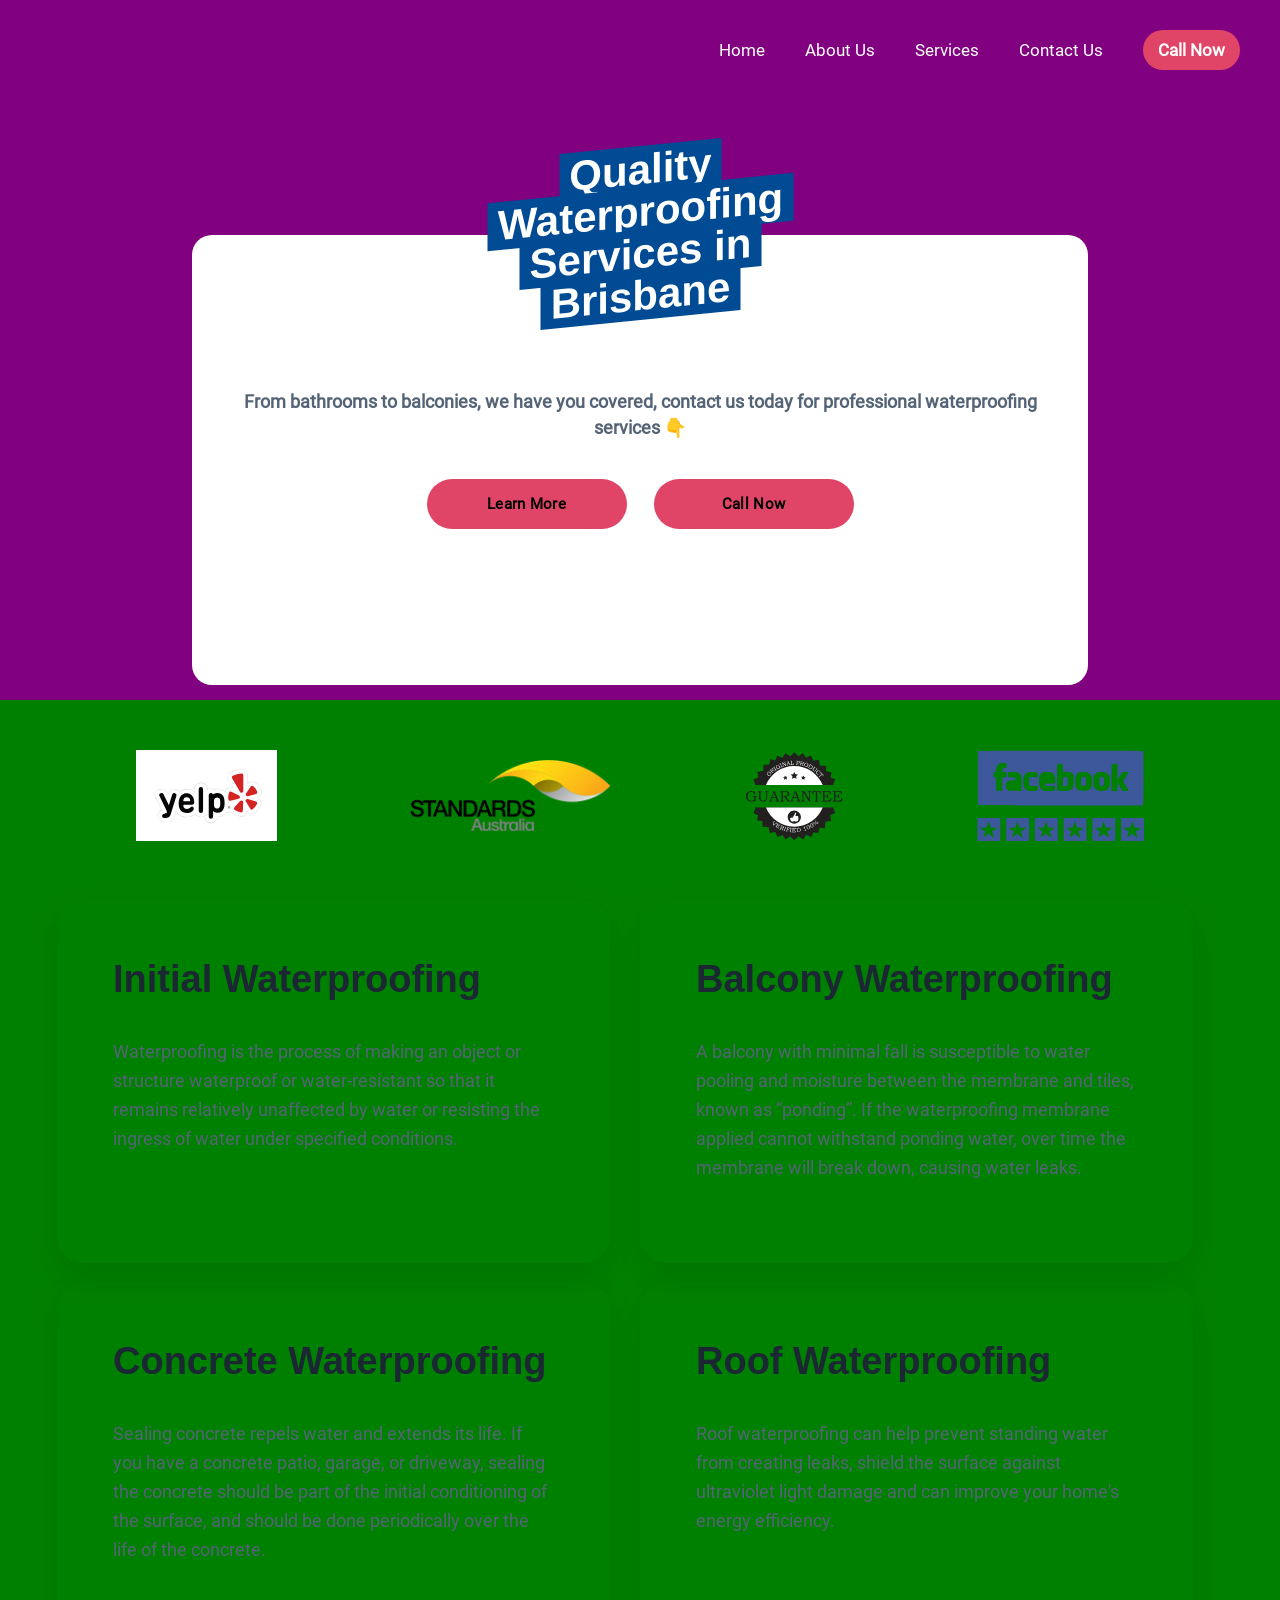
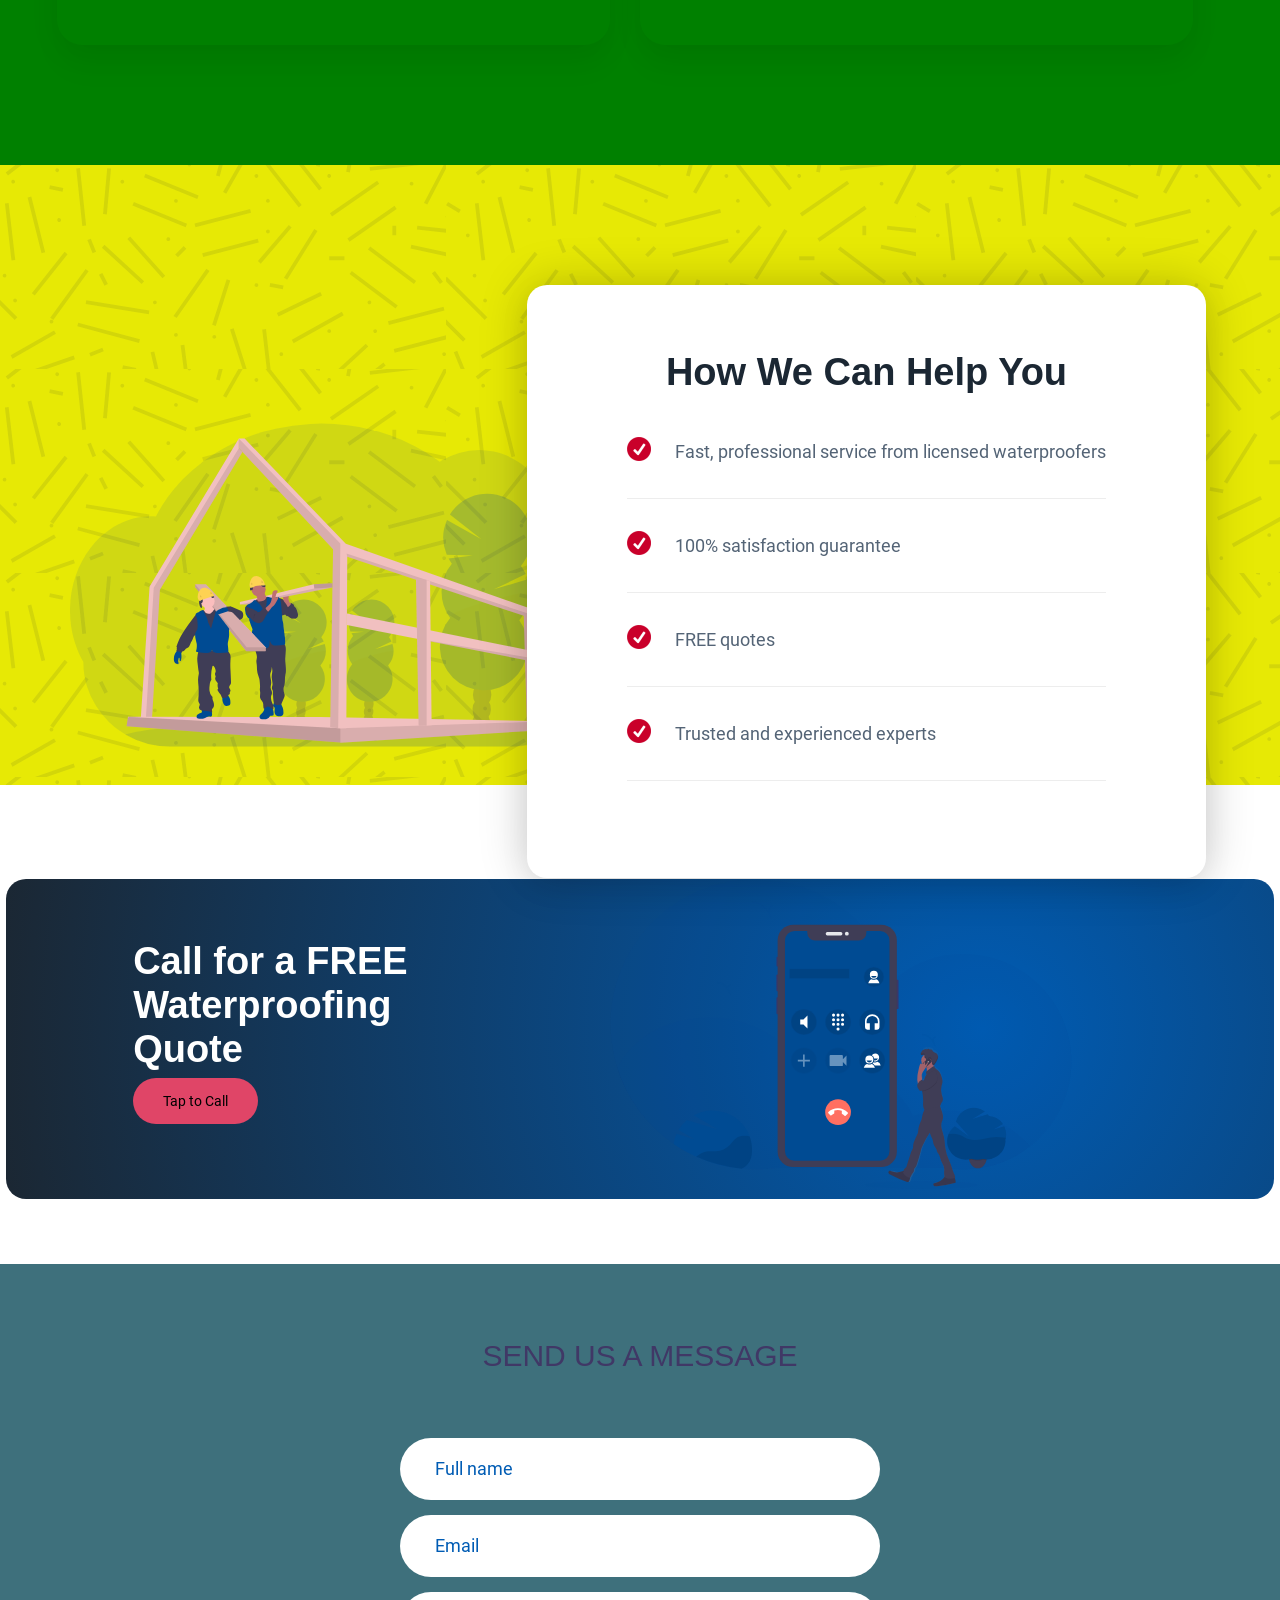
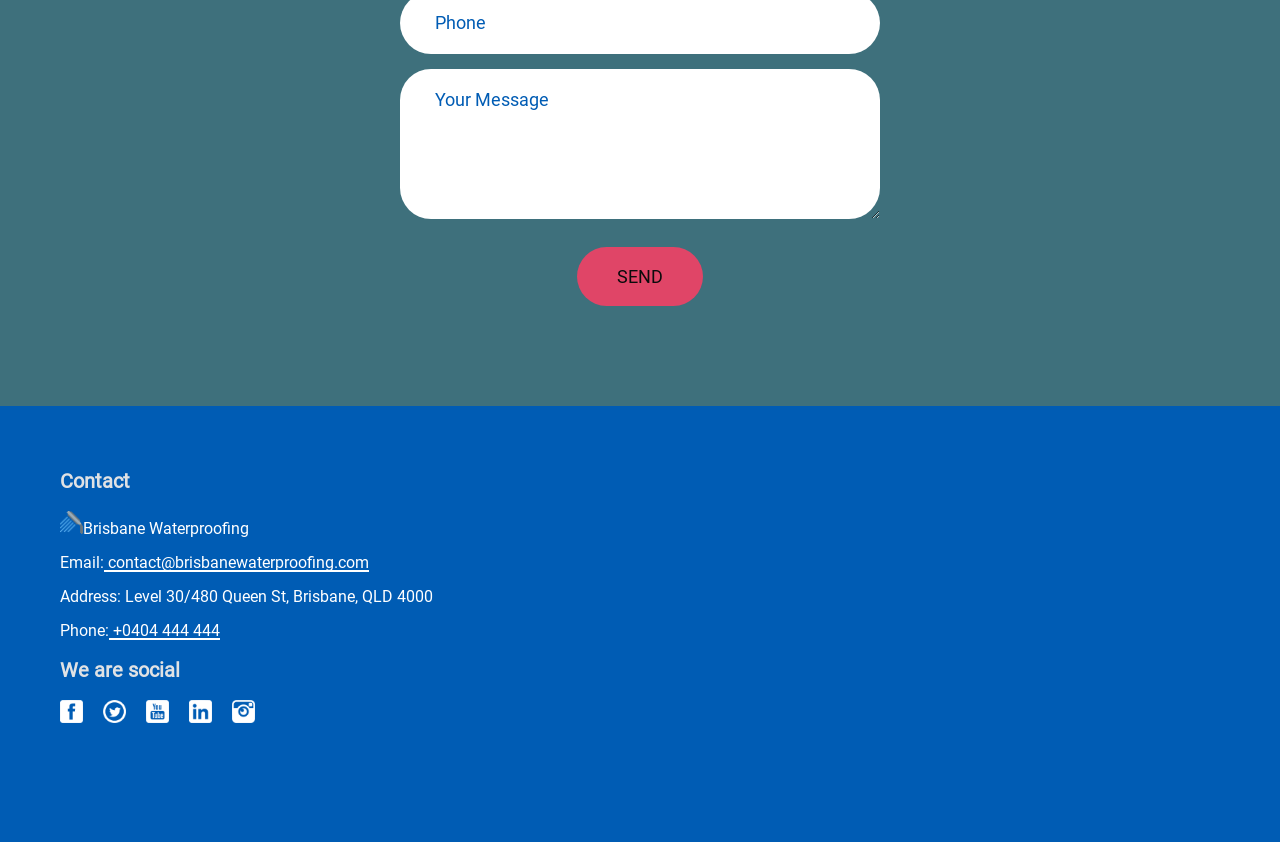
==== commit 13211ce2: "add classes for change bg-colors" ====
--- a/index.html
+++ b/index.html
@@ -42,14 +42,14 @@
 </head>
 
 <body>
-  <header>
+  <header class="header-bg-color">
     <nav class="desktop-nav">
       <ul class="navigation">
         <li><a href="index.html">Home</a></li>
         <li><a href="#about">About Us</a></li>
         <li><a href="#services">Services</a></li>
         <li><a href="#contact">Contact Us</a></li>
-        <li><a href="tel:040-444-4444" class="navigation__cta">Call Now</a></li>
+        <li><a href="tel:040-444-4444" class="navigation__cta btn">Call Now</a></li>
       </ul>
     </nav>
     <div class="menu-burger"><span class="menu-burger__span"></span></div>
@@ -73,7 +73,7 @@
           href="#services" class="buttons-block__call btn">Call Now</a></div>
     </div>
   </header>
-  <div class="services">
+  <div class="services services-bg-color">
     <div class="web-container">
       <div class="logos"><img src="assets/images/logos/yelp.svg" alt="yelp"><img
           src="assets/images/logos/standards-australia.png" alt="standards-australia"><img
@@ -109,7 +109,7 @@
   <!-- service end -->
 
   <!-- help block  -->
-  <div class="help" id="about">
+  <div class="help about-bg-color" id="about">
     <!-- svg  -->
     <div class="help-svg-block">
       <svg class="help__svg" id="e43251fe-2b99-4b63-8176-d5da4893f038" data-name="Layer 1"
@@ -654,7 +654,7 @@
   <!-- banner end -->
 
   <!-- form block -->
-  <div class="form-block">
+  <div class="form-block form-block-bg-color">
     <h2 class="form-block__title">SEND US A MESSAGE</h2>
     <div class="form-block__contact-form">
       <form action="index.html"><label for="name"><input type="text" name="name" id="name"
--- a/style/style.css
+++ b/style/style.css
@@ -24,14 +24,6 @@
   --h2-color: #1b2733
 }
 
-.btn {
-  cursor: pointer;
-  background-color: var(--cta-main-color)
-}
-
-.btn:hover {
-  background-color: var(--cta-hover-color)
-}
 
 .hide {
   opacity: 0
@@ -144,7 +136,7 @@
 }
 
 .navigation .navigation__cta:hover {
-  background-color: #fff;
+  background-color: #fff!important;
   color: #000
 }
 
@@ -369,7 +361,7 @@
   font-weight: 800
 }
 
-.header__buttons-block .btn:hover {
+.btn:hover {
   background-color: var(--cta-hover-color)
 }
 
@@ -781,7 +773,7 @@
 }
 
 label {
-  width: 60%;
+  width: 80%;
   text-align: center
 }
 
@@ -876,4 +868,35 @@
   margin: 0 !important;
   padding: 0;
   font-size: 0
+}
+/* ////////////////////////////////////////////////////////////////////////////////////////////////////// */
+/* below you can change the color */
+
+/* all CTA  background-color*/
+.btn {
+  cursor: pointer;
+  background-color: #e04567!important;
+}
+
+.btn:hover {
+  background-color:#C9002e!important;
+}
+
+
+/* sections background-color */
+.header-bg-color{
+  background-color: purple!important;
+}
+.services-bg-color{
+  background-color: green!important;
+}
+.about-bg-color{
+  background-color: yellow!important;
+}
+/* banner content background-color */
+.banner__content{
+  background-image: radial-gradient(circle at 77% 47%, #005cb4, #1b2733);
+}
+.form-block-bg-color{
+  background-color: rgb(62, 112, 124)!important;
 }
